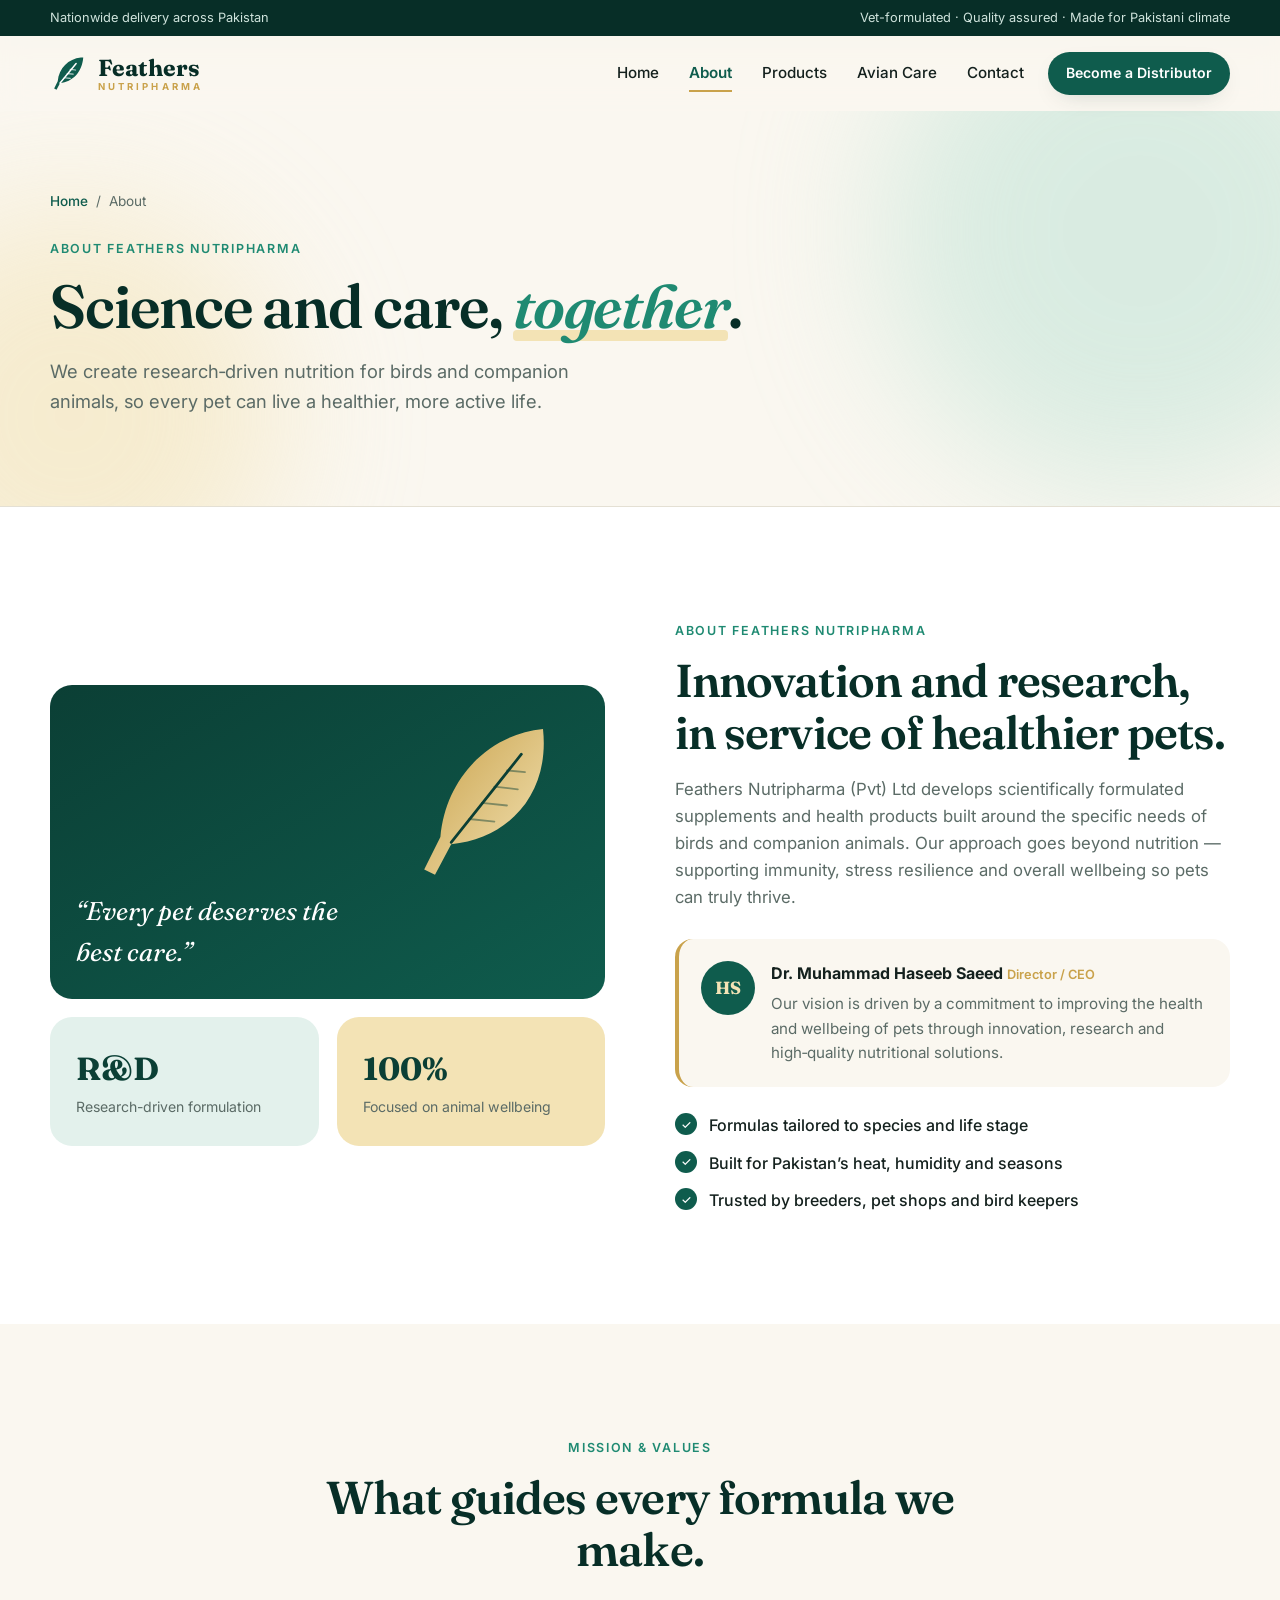
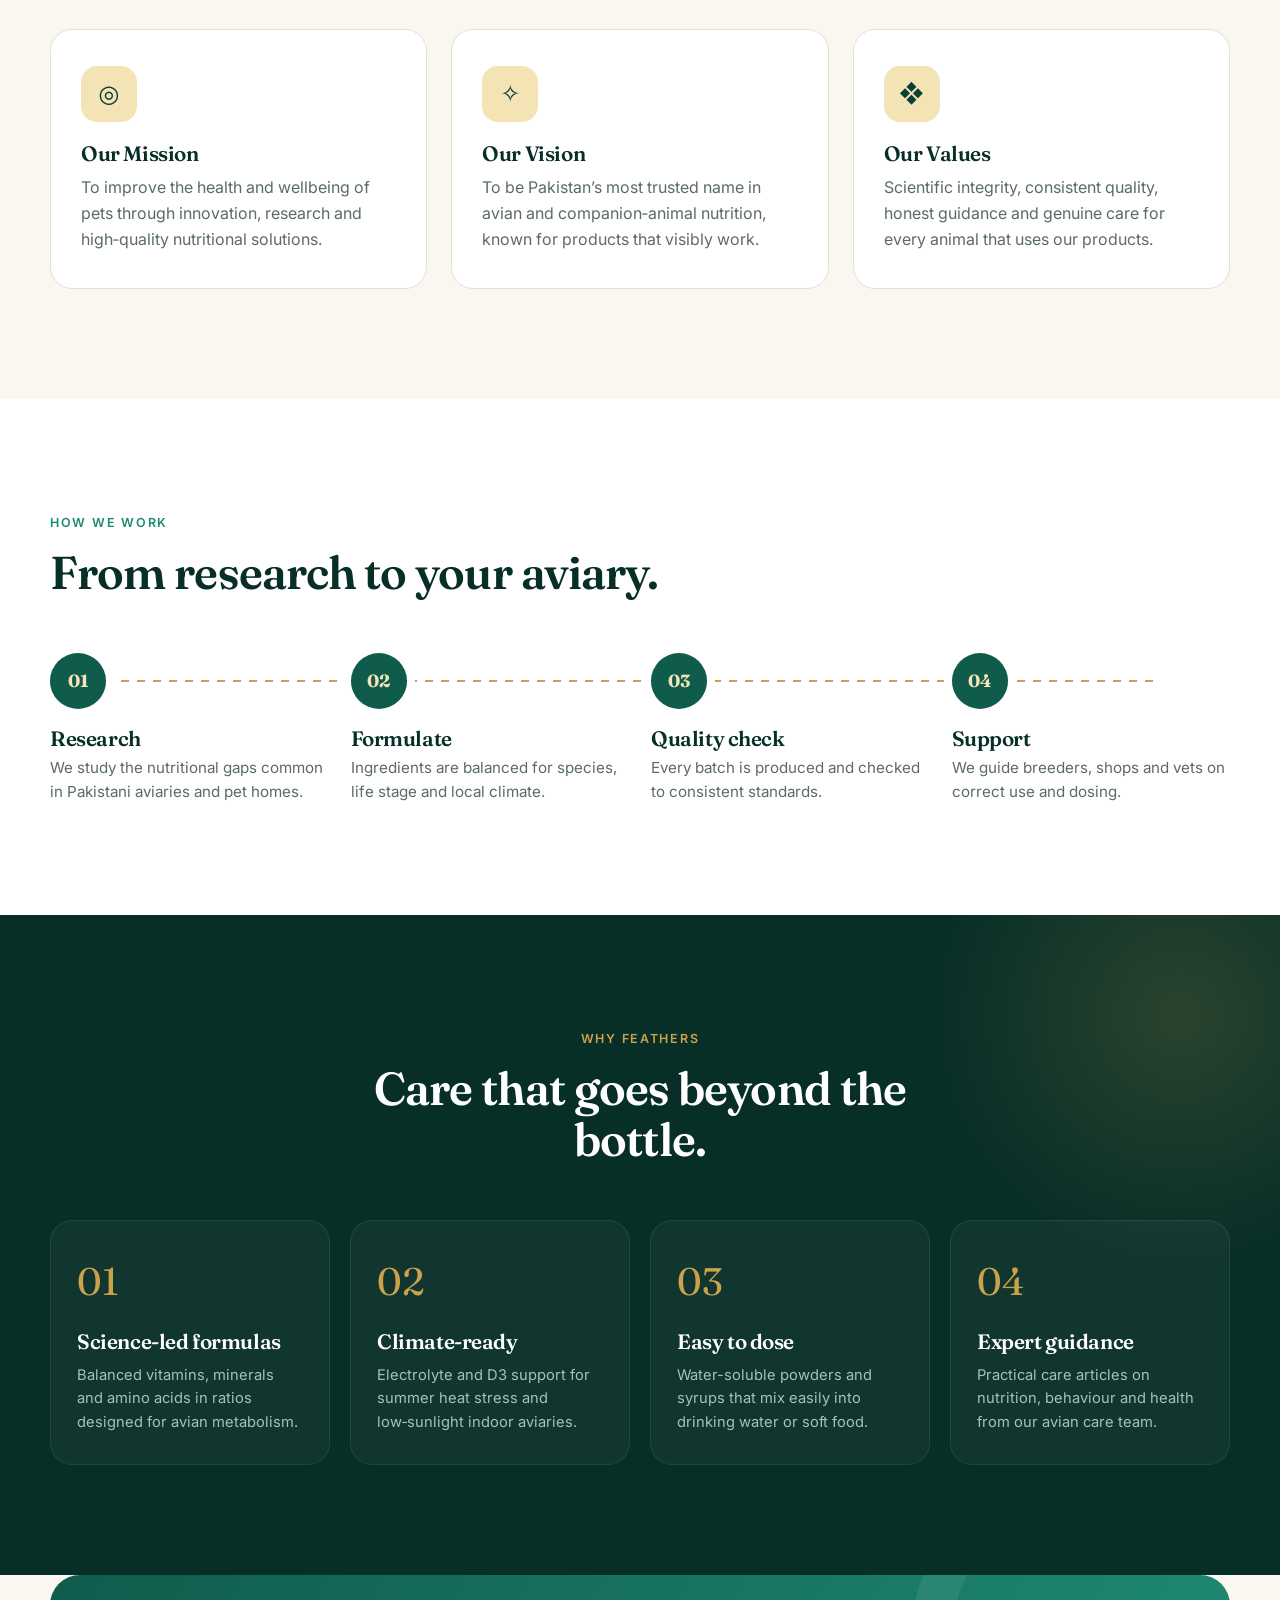
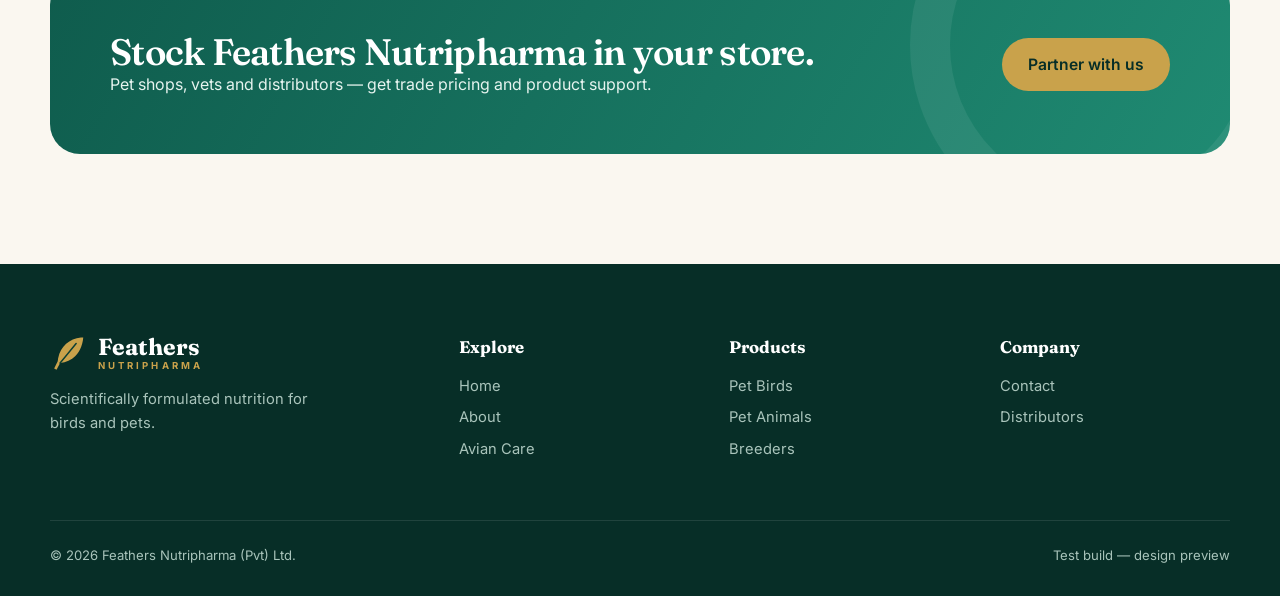
==== about.html @ a4ea12d9 "Add files via upload" ====
<!doctype html>
<html lang="en">
<head>
  <meta charset="utf-8" />
  <meta name="viewport" content="width=device-width, initial-scale=1" />
  <title>About Us | Feathers Nutripharma</title>
  <meta name="description" content="Learn about Feathers Nutripharma, our mission, vision and approach to avian and pet nutrition." />
  <link rel="icon" href="data:image/svg+xml,%3Csvg xmlns='http://www.w3.org/2000/svg' viewBox='0 0 64 64'%3E%3Cpath d='M50 6C30 8 14 24 12 46l-6 12 4 2 6-11c20-2 36-18 38-43z' fill='%230f5c4d'/%3E%3C/svg%3E" />
  <link rel="preconnect" href="https://fonts.googleapis.com" />
  <link rel="preconnect" href="https://fonts.gstatic.com" crossorigin />
  <link href="https://fonts.googleapis.com/css2?family=Fraunces:ital,opsz,wght@0,9..144,400;0,9..144,600;0,9..144,700;1,9..144,400;1,9..144,600&family=Inter:wght@400;500;600;700&display=swap" rel="stylesheet" />
  <link rel="stylesheet" href="css/style.css" />
</head>
<body>

  <div class="topbar">
    <div class="container topbar-inner">
      <span>Nationwide delivery across Pakistan</span>
      <span class="hide-sm">Vet-formulated · Quality assured · Made for Pakistani climate</span>
    </div>
  </div>

  <header class="header" id="header">
    <div class="container header-inner">
      <a href="index.html" class="logo" aria-label="Feathers Nutripharma home">
        <svg viewBox="0 0 64 64" class="logo-mark" aria-hidden="true">
          <path d="M52 6C31 8 15 24 13 46l-6 12 4 2 6-11c21-2 37-18 39-43z" fill="currentColor"/>
          <path d="M17 49L44 16" stroke="#fff" stroke-width="2.5" stroke-linecap="round"/>
          <path d="M24 40l10 1M29 33l10 1M34 26l9 1" stroke="#fff" stroke-width="2" stroke-linecap="round" opacity=".7"/>
        </svg>
        <span class="logo-text"><strong>Feathers</strong><small>NUTRIPHARMA</small></span>
      </a>
      <nav class="nav" id="nav">
        <a href="index.html">Home</a>
        <a href="about.html" class="active" aria-current="page">About</a>
        <a href="products.html">Products</a>
        <a href="avian-care.html">Avian Care</a>
        <a href="contact.html">Contact</a>
      </nav>
      <a href="contact.html" class="btn btn-primary btn-sm hide-sm">Become a Distributor</a>
      <button class="menu-toggle" id="menuToggle" aria-label="Open menu"><span></span><span></span><span></span></button>
    </div>
  </header>

  <section class="page-hero">
    <div class="hero-bg" aria-hidden="true"><div class="blob b1"></div><div class="blob b2"></div></div>
    <div class="container">
      <nav class="crumbs" aria-label="Breadcrumb"><a href="index.html">Home</a><span>/</span><span>About</span></nav>
      <span class="eyebrow">About Feathers Nutripharma</span>
      <h1>Science and care, <em>together</em>.</h1>
      <p class="lead">We create research‑driven nutrition for birds and companion animals, so every pet can live a healthier, more active life.</p>
    </div>
  </section>
<!-- About -->
  <section class="section about">
    <div class="container about-inner">
      <div class="about-visual reveal">
        <div class="about-card main">
          <svg viewBox="0 0 200 200" class="about-feather" aria-hidden="true">
            <defs><linearGradient id="fg" x1="0" y1="0" x2="1" y2="1"><stop offset="0" stop-color="#c9a24b"/><stop offset="1" stop-color="#f3e3b5"/></linearGradient></defs>
            <path d="M160 20C100 26 52 74 46 140l-18 36 12 6 18-34c62-6 110-54 102-128z" fill="url(#fg)"/>
            <path d="M58 146L136 48" stroke="#0b3f35" stroke-width="3" stroke-linecap="round"/>
            <path d="M78 120l28 3M92 102l28 3M106 84l26 3M120 66l20 2" stroke="#0b3f35" stroke-width="2" stroke-linecap="round" opacity=".45"/>
          </svg>
          <p>“Every pet deserves the best care.”</p>
        </div>
        <div class="about-card stat"><b>R&D</b><span>Research-driven formulation</span></div>
        <div class="about-card stat alt"><b>100%</b><span>Focused on animal wellbeing</span></div>
      </div>
      <div class="about-copy reveal">
        <span class="eyebrow">About Feathers Nutripharma</span>
        <h2>Innovation and research, in service of healthier pets.</h2>
        <p>Feathers Nutripharma (Pvt) Ltd develops scientifically formulated supplements and health products built around the specific needs of birds and companion animals. Our approach goes beyond nutrition — supporting immunity, stress resilience and overall wellbeing so pets can truly thrive.</p>
        <div class="ceo">
          <div class="ceo-avatar">HS</div>
          <div>
            <b>Dr. Muhammad Haseeb Saeed</b>
            <small>Director / CEO</small>
            <p>Our vision is driven by a commitment to improving the health and wellbeing of pets through innovation, research and high‑quality nutritional solutions.</p>
          </div>
        </div>
        <ul class="checks">
          <li>Formulas tailored to species and life stage</li>
          <li>Built for Pakistan’s heat, humidity and seasons</li>
          <li>Trusted by breeders, pet shops and bird keepers</li>
        </ul>
      </div>
    </div>
  </section>

  
  <section class="section">
    <div class="container">
      <div class="section-head center reveal">
        <span class="eyebrow">Mission & Values</span>
        <h2>What guides every formula we make.</h2>
      </div>
      <div class="values-grid">
        <div class="value-card reveal"><span class="value-ico">◎</span><h3>Our Mission</h3><p>To improve the health and wellbeing of pets through innovation, research and high‑quality nutritional solutions.</p></div>
        <div class="value-card reveal"><span class="value-ico">✧</span><h3>Our Vision</h3><p>To be Pakistan’s most trusted name in avian and companion‑animal nutrition, known for products that visibly work.</p></div>
        <div class="value-card reveal"><span class="value-ico">❖</span><h3>Our Values</h3><p>Scientific integrity, consistent quality, honest guidance and genuine care for every animal that uses our products.</p></div>
      </div>
    </div>
  </section>

  <section class="section timeline-wrap">
    <div class="container">
      <div class="section-head reveal">
        <span class="eyebrow">How we work</span>
        <h2>From research to your aviary.</h2>
      </div>
      <ol class="steps">
        <li class="reveal"><b>01</b><h3>Research</h3><p>We study the nutritional gaps common in Pakistani aviaries and pet homes.</p></li>
        <li class="reveal"><b>02</b><h3>Formulate</h3><p>Ingredients are balanced for species, life stage and local climate.</p></li>
        <li class="reveal"><b>03</b><h3>Quality check</h3><p>Every batch is produced and checked to consistent standards.</p></li>
        <li class="reveal"><b>04</b><h3>Support</h3><p>We guide breeders, shops and vets on correct use and dosing.</p></li>
      </ol>
    </div>
  </section>
<!-- Why us -->
  <section class="section why">
    <div class="container">
      <div class="section-head center reveal">
        <span class="eyebrow light">Why Feathers</span>
        <h2>Care that goes beyond the bottle.</h2>
      </div>
      <div class="why-grid">
        <div class="why-card reveal"><span class="why-num">01</span><h3>Science-led formulas</h3><p>Balanced vitamins, minerals and amino acids in ratios designed for avian metabolism.</p></div>
        <div class="why-card reveal"><span class="why-num">02</span><h3>Climate-ready</h3><p>Electrolyte and D3 support for summer heat stress and low‑sunlight indoor aviaries.</p></div>
        <div class="why-card reveal"><span class="why-num">03</span><h3>Easy to dose</h3><p>Water-soluble powders and syrups that mix easily into drinking water or soft food.</p></div>
        <div class="why-card reveal"><span class="why-num">04</span><h3>Expert guidance</h3><p>Practical care articles on nutrition, behaviour and health from our avian care team.</p></div>
      </div>
    </div>
  </section>

  <!-- CTA band -->
  <section class="cta-band">
    <div class="container cta-inner reveal">
      <div>
        <h2>Stock Feathers Nutripharma in your store.</h2>
        <p>Pet shops, vets and distributors — get trade pricing and product support.</p>
      </div>
      <a href="contact.html" class="btn btn-gold">Partner with us</a>
    </div>
  </section>

  
  <footer class="footer">
    <div class="container footer-inner">
      <div class="footer-brand">
        <a href="index.html" class="logo light">
          <svg viewBox="0 0 64 64" class="logo-mark" aria-hidden="true"><path d="M52 6C31 8 15 24 13 46l-6 12 4 2 6-11c21-2 37-18 39-43z" fill="currentColor"/><path d="M17 49L44 16" stroke="#0b3f35" stroke-width="2.5" stroke-linecap="round"/></svg>
          <span class="logo-text"><strong>Feathers</strong><small>NUTRIPHARMA</small></span>
        </a>
        <p>Scientifically formulated nutrition for birds and pets.</p>
      </div>
      <div><h4>Explore</h4><a href="index.html">Home</a><a href="about.html">About</a><a href="avian-care.html">Avian Care</a></div>
      <div><h4>Products</h4><a href="products.html?cat=birds">Pet Birds</a><a href="products.html?cat=animals">Pet Animals</a><a href="products.html?cat=breeders">Breeders</a></div>
      <div><h4>Company</h4><a href="contact.html">Contact</a><a href="contact.html">Distributors</a></div>
    </div>
    <div class="container footer-bottom">
      <span>© <span id="year"></span> Feathers Nutripharma (Pvt) Ltd.</span>
      <span>Test build — design preview</span>
    </div>
  </footer>

  <div class="modal" id="modal" aria-hidden="true">
    <div class="modal-backdrop" data-close></div>
    <div class="modal-box" role="dialog" aria-modal="true">
      <button class="modal-close" data-close aria-label="Close">×</button>
      <div id="modalBody"></div>
    </div>
  </div>

  <script src="js/main.js"></script>
</body>
</html>
---- css/style.css ----
:root{
  --green-900:#072e27;
  --green-800:#0b3f35;
  --green-700:#0f5c4d;
  --green-500:#1f8a72;
  --green-100:#e3f1ec;
  --gold:#c9a24b;
  --gold-light:#f3e3b5;
  --cream:#faf7f0;
  --ink:#14211e;
  --muted:#5b6b66;
  --line:#e4e0d4;
  --white:#fff;
  --radius:22px;
  --shadow:0 20px 50px -20px rgba(7,46,39,.28);
  --shadow-sm:0 8px 24px -12px rgba(7,46,39,.25);
  --serif:'Fraunces',Georgia,serif;
  --sans:'Inter',system-ui,-apple-system,Segoe UI,Roboto,sans-serif;
}
*{box-sizing:border-box;margin:0;padding:0}
html{overflow-x:hidden;scroll-behavior:smooth;scroll-padding-top:84px}
body{font-family:var(--sans);color:var(--ink);background:var(--cream);line-height:1.6;-webkit-font-smoothing:antialiased;overflow-x:hidden}
img,svg{display:block;max-width:100%}
a{color:inherit;text-decoration:none}
button{font:inherit;cursor:pointer;border:0;background:none}
.container{width:min(1180px,100% - 32px);margin-inline:auto}

/* type */
h1,h2,h3{font-family:var(--serif);line-height:1.12;letter-spacing:-.02em;color:var(--green-900)}
h1{font-size:clamp(2.4rem,5.6vw,4.4rem);font-weight:600}
h1 em{font-style:italic;color:var(--green-500);position:relative}
h1 em::after{content:"";position:absolute;left:0;right:0;bottom:.06em;height:.18em;background:var(--gold-light);z-index:-1;border-radius:4px}
h2{font-size:clamp(1.9rem,3.6vw,2.9rem);font-weight:600}
h3{font-size:1.3rem;font-weight:600}
.lead{font-size:1.15rem;color:var(--muted);max-width:540px}
.eyebrow{display:inline-flex;align-items:center;gap:8px;font-size:.78rem;font-weight:600;letter-spacing:.14em;text-transform:uppercase;color:var(--green-500);margin-bottom:14px}
.eyebrow.light{color:var(--gold)}
.dot{width:8px;height:8px;border-radius:50%;background:var(--gold);box-shadow:0 0 0 4px rgba(201,162,75,.25)}

/* buttons */
.btn{display:inline-flex;align-items:center;gap:10px;padding:14px 26px;border-radius:999px;font-weight:600;font-size:.98rem;transition:transform .25s,box-shadow .25s,background .25s,color .25s}
.btn:hover{transform:translateY(-2px)}
.btn-primary{background:var(--green-700);color:#fff;box-shadow:var(--shadow-sm)}
.btn-primary:hover{background:var(--green-800);box-shadow:var(--shadow)}
.btn-ghost{border:1.5px solid var(--green-700);color:var(--green-700)}
.btn-ghost:hover{background:var(--green-700);color:#fff}
.btn-gold{background:var(--gold);color:var(--green-900)}
.btn-gold:hover{background:var(--gold-light)}
.btn-sm{padding:10px 18px;font-size:.88rem}
.btn.full{width:100%;justify-content:center}

/* topbar + header */
.topbar{background:var(--green-900);color:#cfe3dc;font-size:.8rem}
.topbar-inner{display:flex;justify-content:space-between;padding:8px 0;gap:12px}
.header{position:sticky;top:0;z-index:50;background:rgba(250,247,240,.82);backdrop-filter:blur(14px);-webkit-backdrop-filter:blur(14px);border-bottom:1px solid transparent;transition:border-color .3s,box-shadow .3s}
.header.scrolled{border-color:var(--line);box-shadow:0 6px 20px -16px rgba(0,0,0,.3)}
.header-inner{display:flex;align-items:center;gap:24px;height:74px}
.logo{display:flex;align-items:center;gap:10px;color:var(--green-700)}
.logo-mark{width:38px;height:38px}
.logo-text{display:flex;flex-direction:column;line-height:1}
.logo-text strong{font-family:var(--serif);font-size:1.45rem;color:var(--green-900)}
.logo-text small{font-size:.6rem;letter-spacing:.32em;color:var(--gold);font-weight:700;margin-top:3px}
.logo.light{color:var(--gold)}
.logo.light strong{color:#fff}
.nav{display:flex;gap:30px;margin-left:auto}
.nav a{font-weight:500;font-size:.95rem;color:var(--ink);position:relative}
.nav a::after{content:"";position:absolute;left:0;bottom:-6px;width:0;height:2px;background:var(--gold);transition:width .3s}
.nav a:hover::after{width:100%}
.menu-toggle{display:none;flex-direction:column;gap:5px;padding:8px;margin-left:auto}
.menu-toggle span{width:24px;height:2px;background:var(--green-900);transition:.3s}

/* hero */
.hero{position:relative;padding:70px 0 0;overflow:hidden}
.hero-bg{position:absolute;inset:0;z-index:-1}
.blob{position:absolute;border-radius:50%;filter:blur(70px);opacity:.55}
.b1{width:520px;height:520px;background:#bfe3d6;top:-140px;right:-120px;animation:drift 14s ease-in-out infinite}
.b2{width:420px;height:420px;background:var(--gold-light);bottom:-120px;left:-140px;animation:drift 18s ease-in-out infinite reverse}
@keyframes drift{50%{transform:translate(40px,30px) scale(1.08)}}
.hero-inner{display:grid;grid-template-columns:1.05fr .95fr;gap:40px;align-items:center;padding-bottom:70px}
.hero-cta{display:flex;flex-wrap:wrap;gap:14px;margin:32px 0 40px}
.hero-trust{list-style:none;display:flex;gap:36px}
.hero-trust b{font-family:var(--serif);font-size:2rem;color:var(--green-700);display:block;line-height:1}
.hero-trust span{font-size:.82rem;color:var(--muted)}

.hero-visual{display:flex;justify-content:center}
.orbit{position:relative;width:min(440px,90vw);aspect-ratio:1;display:grid;place-items:center}
.ring{position:absolute;border-radius:50%;border:1.5px dashed rgba(15,92,77,.25)}
.r1{inset:0;animation:spin 40s linear infinite}
.r2{inset:14%;border-style:solid;border-color:rgba(201,162,75,.35);animation:spin 30s linear infinite reverse}
@keyframes spin{to{transform:rotate(360deg)}}

/* bottle illustration */
.bottle{position:relative;width:150px;height:230px;border-radius:26px 26px 30px 30px;background:linear-gradient(145deg,var(--c2),var(--c1));box-shadow:inset -14px -10px 30px rgba(0,0,0,.22),inset 10px 10px 24px rgba(255,255,255,.18),0 30px 50px -20px rgba(7,46,39,.55)}
.bottle .cap{position:absolute;top:-30px;left:50%;transform:translateX(-50%);width:76px;height:38px;border-radius:10px 10px 4px 4px;background:linear-gradient(90deg,var(--cap),#fff6dc 45%,var(--cap));box-shadow:inset 0 -6px 0 rgba(0,0,0,.12)}
.bottle .label{position:absolute;left:12px;right:12px;top:52px;bottom:34px;background:#fffdf7;border-radius:12px;padding:14px 10px;text-align:center;display:flex;flex-direction:column;justify-content:center;gap:2px}
.bottle .label small{font-size:.55rem;letter-spacing:.2em;color:var(--gold);font-weight:700}
.bottle .label strong{font-family:var(--serif);font-size:1.3rem;color:var(--c1);line-height:1.1}
.bottle .label span{font-size:.62rem;color:var(--muted)}
.bottle .label em{font-style:normal;font-size:.58rem;font-weight:600;color:#fff;background:var(--c1);border-radius:999px;padding:3px 8px;margin:6px auto 0}
.hero-bottle{--s:1.25;transform:scale(var(--s));animation:bob 5s ease-in-out infinite}
@keyframes bob{50%{transform:scale(var(--s)) translateY(-12px)}}

.float-card{position:absolute;display:flex;gap:10px;align-items:center;background:rgba(255,255,255,.9);backdrop-filter:blur(8px);padding:10px 16px 10px 10px;border-radius:16px;box-shadow:var(--shadow-sm);animation:bob2 6s ease-in-out infinite}
.float-card b{font-size:.88rem;display:block;color:var(--green-900)}
.float-card small{font-size:.72rem;color:var(--muted)}
.fc-icon{width:38px;height:38px;border-radius:12px;display:grid;place-items:center;background:var(--green-100);font-size:1.05rem}
.fc1{top:10%;left:-6%}
.fc2{bottom:14%;left:-2%;animation-delay:-2s}
.fc3{top:44%;right:-8%;animation-delay:-4s}
@keyframes bob2{50%{transform:translateY(-10px)}}

.marquee{background:var(--green-800);color:var(--gold-light);overflow:hidden;padding:16px 0}
.marquee-track{display:flex;gap:28px;width:max-content;animation:scroll 30s linear infinite;font-family:var(--serif);font-size:1.3rem;font-style:italic}
@keyframes scroll{to{transform:translateX(-50%)}}

/* sections */
.section{padding:110px 0}
.section-head{margin-bottom:54px;max-width:640px}
.section-head.center{text-align:center;margin-inline:auto}
.section-head.split{display:flex;justify-content:space-between;align-items:flex-end;gap:24px;max-width:none;flex-wrap:wrap}

/* categories */
.cat-grid{display:grid;grid-template-columns:repeat(3,1fr);gap:24px}
.cat-card{background:#fff;border:1px solid var(--line);border-radius:var(--radius);padding:34px 30px;transition:transform .35s,box-shadow .35s,border-color .35s;position:relative;overflow:hidden}
.cat-card::before{content:"";position:absolute;inset:auto -40% -60% auto;width:220px;height:220px;border-radius:50%;background:var(--green-100);transition:transform .5s;z-index:0}
.cat-card>*{position:relative;z-index:1}
.cat-card:hover{transform:translateY(-6px);box-shadow:var(--shadow);border-color:transparent}
.cat-card:hover::before{transform:scale(1.6)}
.cat-ico{width:64px;height:64px;border-radius:18px;background:var(--green-700);color:var(--gold-light);display:grid;place-items:center;margin-bottom:22px}
.cat-ico svg{width:36px;height:36px}
.cat-card p{color:var(--muted);margin:10px 0 20px}
.cat-link{font-weight:600;color:var(--green-700)}

/* about */
.about{background:#fff}
.about-inner{display:grid;grid-template-columns:1fr 1fr;gap:70px;align-items:center}
.about-visual{display:grid;grid-template-columns:1fr 1fr;gap:18px}
.about-card{border-radius:var(--radius);padding:26px}
.about-card.main{grid-column:1/-1;background:linear-gradient(150deg,var(--green-800),var(--green-700));color:#fff;min-height:300px;display:flex;flex-direction:column;justify-content:space-between;position:relative;overflow:hidden}
.about-feather{width:180px;align-self:flex-end;animation:bob2 7s ease-in-out infinite}
.about-card.main p{font-family:var(--serif);font-size:1.6rem;font-style:italic;max-width:300px}
.about-card.stat{background:var(--green-100)}
.about-card.stat.alt{background:var(--gold-light)}
.about-card.stat b{font-family:var(--serif);font-size:2rem;color:var(--green-800);display:block}
.about-card.stat span{font-size:.88rem;color:var(--muted)}
.about-copy>p{color:var(--muted);margin:18px 0 28px;font-size:1.05rem}
.ceo{display:flex;gap:16px;padding:22px;border-radius:18px;background:var(--cream);border-left:4px solid var(--gold);margin-bottom:26px}
.ceo-avatar{flex:none;width:54px;height:54px;border-radius:50%;background:var(--green-700);color:var(--gold-light);display:grid;place-items:center;font-family:var(--serif);font-weight:700;font-size:1.1rem}
.ceo small{color:var(--gold);font-weight:600;font-size:.8rem}
.ceo p{color:var(--muted);font-size:.95rem;margin-top:6px}
.checks{list-style:none;display:grid;gap:12px}
.checks li{padding-left:34px;position:relative;font-weight:500}
.checks li::before{content:"✓";position:absolute;left:0;top:0;width:22px;height:22px;border-radius:50%;background:var(--green-700);color:#fff;font-size:.75rem;display:grid;place-items:center}

/* products */
.filters{display:flex;gap:8px;flex-wrap:wrap}
.chip{padding:10px 18px;border-radius:999px;border:1.5px solid var(--line);background:#fff;font-weight:500;font-size:.9rem;transition:.25s}
.chip:hover{border-color:var(--green-500)}
.chip.active{background:var(--green-700);border-color:var(--green-700);color:#fff}
.product-grid{display:grid;grid-template-columns:repeat(4,1fr);gap:22px}
.product{background:#fff;border-radius:var(--radius);border:1px solid var(--line);overflow:hidden;display:flex;flex-direction:column;transition:transform .35s,box-shadow .35s;cursor:pointer}
.product:hover{transform:translateY(-6px);box-shadow:var(--shadow)}
.product.hide{display:none}
.product-stage{height:230px;display:grid;place-items:center;background:radial-gradient(circle at 50% 70%,var(--tint),transparent 70%),var(--cream);position:relative}
.product-stage .bottle{transform:scale(.78);transition:transform .4s}
.product:hover .product-stage .bottle{transform:scale(.84) rotate(-4deg)}
.badge{position:absolute;top:14px;left:14px;font-size:.7rem;font-weight:600;padding:5px 10px;border-radius:999px;background:#fff;color:var(--green-700);box-shadow:var(--shadow-sm)}
.product-body{padding:20px 20px 22px;display:flex;flex-direction:column;flex:1}
.product-body small{font-size:.72rem;letter-spacing:.12em;text-transform:uppercase;color:var(--gold);font-weight:700}
.product-body h3{font-size:1.2rem;margin:4px 0 6px}
.product-body p{font-size:.88rem;color:var(--muted);flex:1}
.product-foot{display:flex;justify-content:space-between;align-items:center;margin-top:16px}
.price{font-weight:700;color:var(--green-800)}
.price span{font-weight:400;font-size:.78rem;color:var(--muted)}
.more{width:38px;height:38px;border-radius:50%;background:var(--green-100);color:var(--green-700);display:grid;place-items:center;font-size:1.1rem;transition:.25s}
.product:hover .more{background:var(--green-700);color:#fff}
.note{margin-top:26px;font-size:.82rem;color:var(--muted);text-align:center}

/* why */
.why{background:var(--green-900);color:#cfe3dc;position:relative;overflow:hidden}
.why::before{content:"";position:absolute;width:600px;height:600px;border-radius:50%;background:radial-gradient(circle,rgba(201,162,75,.18),transparent 60%);top:-200px;right:-200px}
.why h2{color:#fff}
.why-grid{display:grid;grid-template-columns:repeat(4,1fr);gap:20px;position:relative}
.why-card{padding:30px 26px;border-radius:var(--radius);background:rgba(255,255,255,.04);border:1px solid rgba(255,255,255,.08);transition:background .3s,transform .3s}
.why-card:hover{background:rgba(255,255,255,.08);transform:translateY(-4px)}
.why-num{font-family:var(--serif);font-size:2.4rem;color:var(--gold);display:block;margin-bottom:18px}
.why-card h3{color:#fff;margin-bottom:10px}
.why-card p{font-size:.92rem;opacity:.8}

/* care */
.care-grid{display:grid;grid-template-columns:repeat(3,1fr);gap:26px}
.care-card{cursor:pointer}
.care-img{height:220px;border-radius:var(--radius);background:linear-gradient(135deg,var(--g1),var(--g2));position:relative;overflow:hidden;margin-bottom:20px;transition:transform .4s}
.care-img::after{content:"";position:absolute;right:-30px;bottom:-30px;width:180px;height:180px;background:url("data:image/svg+xml,%3Csvg xmlns='http://www.w3.org/2000/svg' viewBox='0 0 64 64'%3E%3Cpath d='M52 6C31 8 15 24 13 46l-6 12 4 2 6-11c21-2 37-18 39-43z' fill='white' opacity='.25'/%3E%3C/svg%3E") no-repeat center/contain;transition:transform .5s}
.care-card:hover .care-img{transform:translateY(-4px)}
.care-card:hover .care-img::after{transform:rotate(-12deg) scale(1.1)}
.care-img span{position:absolute;top:16px;left:16px;background:rgba(255,255,255,.92);color:var(--green-800);font-size:.75rem;font-weight:600;padding:6px 12px;border-radius:999px}
.care-card h3{margin-bottom:8px;transition:color .25s}
.care-card:hover h3{color:var(--green-500)}
.care-card p{color:var(--muted);font-size:.95rem}

/* cta */
.cta-band{padding:0 0 110px}
.cta-inner{background:linear-gradient(120deg,var(--green-700),var(--green-500));border-radius:30px;padding:56px 60px;display:flex;justify-content:space-between;align-items:center;gap:30px;color:#e6f4ef;position:relative;overflow:hidden}
.cta-inner::after{content:"";position:absolute;width:300px;height:300px;right:-60px;top:-120px;border-radius:50%;border:40px solid rgba(255,255,255,.07)}
.cta-inner h2{color:#fff;font-size:clamp(1.6rem,3vw,2.3rem)}

/* contact */
.contact{background:#fff}
.contact-inner{display:grid;grid-template-columns:.9fr 1.1fr;gap:60px;align-items:start}
.contact-copy>p{color:var(--muted);margin:16px 0 30px}
.contact-list{list-style:none;display:grid;gap:18px}
.contact-list li{display:flex;gap:14px;align-items:center}
.contact-list li>span{width:48px;height:48px;border-radius:14px;background:var(--green-100);display:grid;place-items:center;font-size:1.2rem}
.contact-list div{display:grid}
.contact-list small{color:var(--muted)}
.contact-form{background:var(--cream);border-radius:var(--radius);padding:36px;display:grid;gap:18px;border:1px solid var(--line)}
.contact-form .row{display:grid;grid-template-columns:1fr 1fr;gap:18px}
.contact-form label{display:grid;gap:8px;font-size:.85rem;font-weight:600;color:var(--green-900)}
.contact-form input,.contact-form select,.contact-form textarea{font:inherit;font-weight:400;padding:13px 16px;border-radius:12px;border:1.5px solid var(--line);background:#fff;color:var(--ink);transition:border-color .2s,box-shadow .2s;width:100%}
.contact-form input:focus,.contact-form select:focus,.contact-form textarea:focus{outline:none;border-color:var(--green-500);box-shadow:0 0 0 4px rgba(31,138,114,.12)}
.form-msg{font-size:.9rem;text-align:center;min-height:1.2em;color:var(--green-700);font-weight:500}
.form-msg.err{color:#b4412f}

/* footer */
.footer{background:var(--green-900);color:#a9c4bb;padding:70px 0 30px}
.footer-inner{display:grid;grid-template-columns:1.6fr 1fr 1fr 1fr;gap:40px}
.footer-brand p{margin-top:16px;max-width:280px;font-size:.92rem}
.footer h4{color:#fff;font-family:var(--serif);font-size:1.05rem;margin-bottom:14px}
.footer-inner a:not(.logo){display:block;font-size:.92rem;margin-bottom:8px;transition:color .2s}
.footer-inner a:not(.logo):hover{color:var(--gold)}
.footer-bottom{display:flex;justify-content:space-between;gap:16px;border-top:1px solid rgba(255,255,255,.1);margin-top:50px;padding-top:24px;font-size:.82rem;flex-wrap:wrap}

/* modal */
.modal{position:fixed;inset:0;z-index:100;display:grid;place-items:center;padding:16px;visibility:hidden;opacity:0;transition:.3s}
.modal.open{visibility:visible;opacity:1}
.modal-backdrop{position:absolute;inset:0;background:rgba(7,46,39,.55);backdrop-filter:blur(4px)}
.modal-box{position:relative;background:#fff;border-radius:26px;max-width:760px;width:100%;max-height:90vh;overflow:auto;transform:translateY(20px) scale(.98);transition:.35s}
.modal.open .modal-box{transform:none}
.modal-close{position:absolute;top:14px;right:16px;width:40px;height:40px;border-radius:50%;background:var(--cream);font-size:1.5rem;z-index:2}
.m-grid{display:grid;grid-template-columns:1fr 1.2fr}
.m-stage{display:grid;place-items:center;min-height:320px;background:radial-gradient(circle at 50% 65%,var(--tint),transparent 70%),var(--cream)}
.m-info{padding:36px 32px}
.m-info small{font-size:.72rem;letter-spacing:.12em;text-transform:uppercase;color:var(--gold);font-weight:700}
.m-info h3{font-size:1.8rem;margin:4px 0 12px}
.m-info p{color:var(--muted);margin-bottom:16px}
.m-info ul{list-style:none;display:grid;gap:8px;margin-bottom:20px}
.m-info li{padding-left:24px;position:relative;font-size:.92rem}
.m-info li::before{content:"✦";position:absolute;left:0;color:var(--gold)}
.sizes{display:flex;gap:8px;margin-bottom:20px;flex-wrap:wrap}
.sizes span{padding:6px 14px;border-radius:999px;border:1.5px solid var(--line);font-size:.82rem;font-weight:600}

/* reveal */
.reveal{opacity:0;transform:translateY(28px);transition:opacity .8s ease,transform .8s ease}
.reveal.in{opacity:1;transform:none}

/* responsive */
@media (max-width:1024px){
  .product-grid{grid-template-columns:repeat(3,1fr)}
  .why-grid{grid-template-columns:repeat(2,1fr)}
}
@media (max-width:860px){
  .nav{position:fixed;top:0;right:0;height:100vh;width:min(300px,80vw);background:var(--cream);flex-direction:column;padding:100px 32px;gap:24px;transform:translateX(100%);visibility:hidden;transition:transform .35s,visibility .35s;box-shadow:-20px 0 40px rgba(0,0,0,.12);z-index:60}
  .nav.open{transform:none;visibility:visible}
  .nav a{font-size:1.15rem}
  .menu-toggle{display:flex;z-index:70}
  .menu-toggle.open span:nth-child(1){transform:translateY(7px) rotate(45deg)}
  .menu-toggle.open span:nth-child(2){opacity:0}
  .menu-toggle.open span:nth-child(3){transform:translateY(-7px) rotate(-45deg)}
  .hide-sm{display:none}
  .hero-inner,.about-inner,.contact-inner{grid-template-columns:1fr}
  .hero-inner{gap:60px}
  .cat-grid,.care-grid{grid-template-columns:1fr}
  .product-grid{grid-template-columns:repeat(2,1fr)}
  .footer-inner{grid-template-columns:1fr 1fr}
  .cta-inner{flex-direction:column;align-items:flex-start;padding:40px 30px}
  .m-grid{grid-template-columns:1fr}
  .m-stage{min-height:240px}
  .section{padding:80px 0}
}
@media (max-width:520px){
  .product-grid{grid-template-columns:1fr}
  .why-grid{grid-template-columns:1fr}
  .contact-form .row{grid-template-columns:1fr}
  .contact-form{padding:24px}
  .hero-trust{gap:22px}
  .hero-bottle{--s:.95}
  .fc1{top:2%;left:0}.fc2{bottom:2%;left:auto;right:0}.fc3{display:none}
  .float-card{padding:8px 12px 8px 8px}
  .footer-inner{grid-template-columns:1fr}
}
@media (prefers-reduced-motion:reduce){
  *,*::before,*::after{animation:none!important;transition:none!important}
  .reveal{opacity:1;transform:none}
}

/* ===== Multi-page additions ===== */
.nav a.active{color:var(--green-700);font-weight:600}
.nav a.active::after{width:100%}

.page-hero{position:relative;overflow:hidden;padding:80px 0 90px;border-bottom:1px solid var(--line)}
.page-hero h1{font-size:clamp(2.2rem,5vw,3.8rem);max-width:760px;margin-bottom:16px}
.crumbs{display:flex;gap:8px;font-size:.85rem;color:var(--muted);margin-bottom:22px}
.crumbs a{color:var(--green-700);font-weight:500}
.crumbs a:hover{text-decoration:underline}
.muted{color:var(--muted);margin-top:14px}

.values-grid{display:grid;grid-template-columns:repeat(3,1fr);gap:24px}
.value-card{background:#fff;border:1px solid var(--line);border-radius:var(--radius);padding:36px 30px;transition:transform .3s,box-shadow .3s}
.value-card:hover{transform:translateY(-5px);box-shadow:var(--shadow)}
.value-ico{width:56px;height:56px;border-radius:16px;background:var(--gold-light);color:var(--green-800);display:grid;place-items:center;font-size:1.5rem;margin-bottom:20px}
.value-card h3{margin-bottom:10px}
.value-card p{color:var(--muted)}

.timeline-wrap{background:#fff}
.steps{list-style:none;display:grid;grid-template-columns:repeat(4,1fr);gap:22px;counter-reset:s;position:relative}
.steps::before{content:"";position:absolute;top:27px;left:6%;right:6%;height:2px;background:repeating-linear-gradient(90deg,var(--gold) 0 8px,transparent 8px 16px)}
.steps li{position:relative}
.steps b{display:grid;place-items:center;width:56px;height:56px;border-radius:50%;background:var(--green-700);color:var(--gold-light);font-family:var(--serif);font-size:1.1rem;margin-bottom:18px;box-shadow:0 0 0 8px #fff}
.steps h3{margin-bottom:6px}
.steps p{color:var(--muted);font-size:.95rem}

.care-card{outline:none}
.care-card.hide{display:none}
.care-card .read{display:block;font-size:.78rem;color:var(--gold);font-weight:600;margin-bottom:6px}
.care-card:focus-visible .care-img{box-shadow:0 0 0 3px var(--green-500)}

.article-hero{height:200px;background:linear-gradient(135deg,var(--g1),var(--g2));position:relative}
.article-hero span{position:absolute;left:28px;bottom:20px;background:rgba(255,255,255,.92);color:var(--green-800);font-size:.8rem;font-weight:600;padding:6px 14px;border-radius:999px}
.article-body{padding:32px 34px 36px}
.article-body h3{font-size:1.9rem;margin-bottom:16px}
.article-body p{color:#3f4d49;margin-bottom:14px;font-size:1.02rem}
.article-body .btn{margin-top:8px}

.faq-wrap{background:var(--cream)}
.faq-inner{display:grid;grid-template-columns:.8fr 1.2fr;gap:60px;align-items:start}
.faq{display:grid;gap:14px}
.faq details{background:#fff;border:1px solid var(--line);border-radius:16px;padding:20px 24px;transition:box-shadow .3s}
.faq details[open]{box-shadow:var(--shadow-sm)}
.faq summary{cursor:pointer;font-weight:600;color:var(--green-900);list-style:none;display:flex;justify-content:space-between;gap:16px}
.faq summary::-webkit-details-marker{display:none}
.faq summary::after{content:"+";font-size:1.4rem;line-height:1;color:var(--gold);transition:transform .3s}
.faq details[open] summary::after{transform:rotate(45deg)}
.faq details p{color:var(--muted);margin-top:12px}

@media (max-width:860px){
  .values-grid,.faq-inner{grid-template-columns:1fr}
  .steps{grid-template-columns:1fr 1fr}
  .steps::before{display:none}
  .page-hero{padding:56px 0 64px}
  .about-visual{grid-template-columns:1fr}
}
@media (max-width:520px){
  .steps{grid-template-columns:1fr}
  .article-body{padding:24px}
}
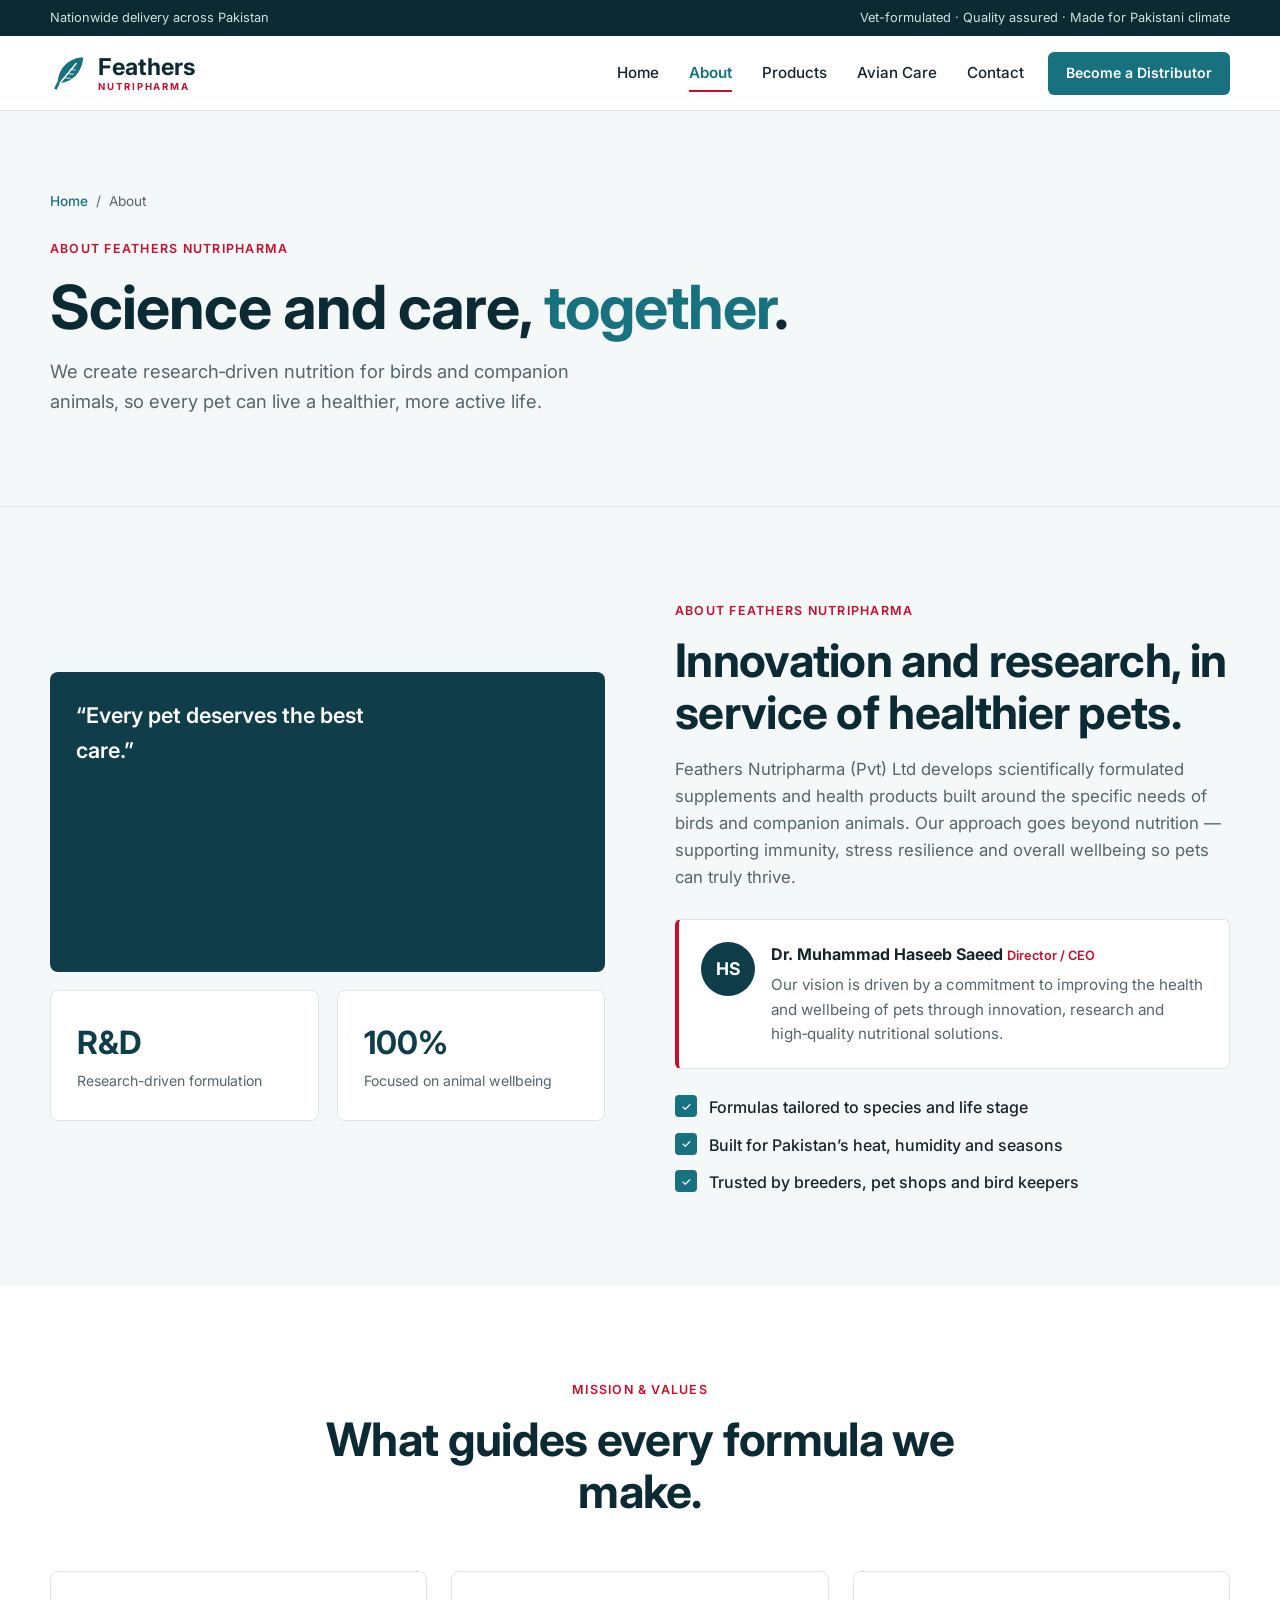
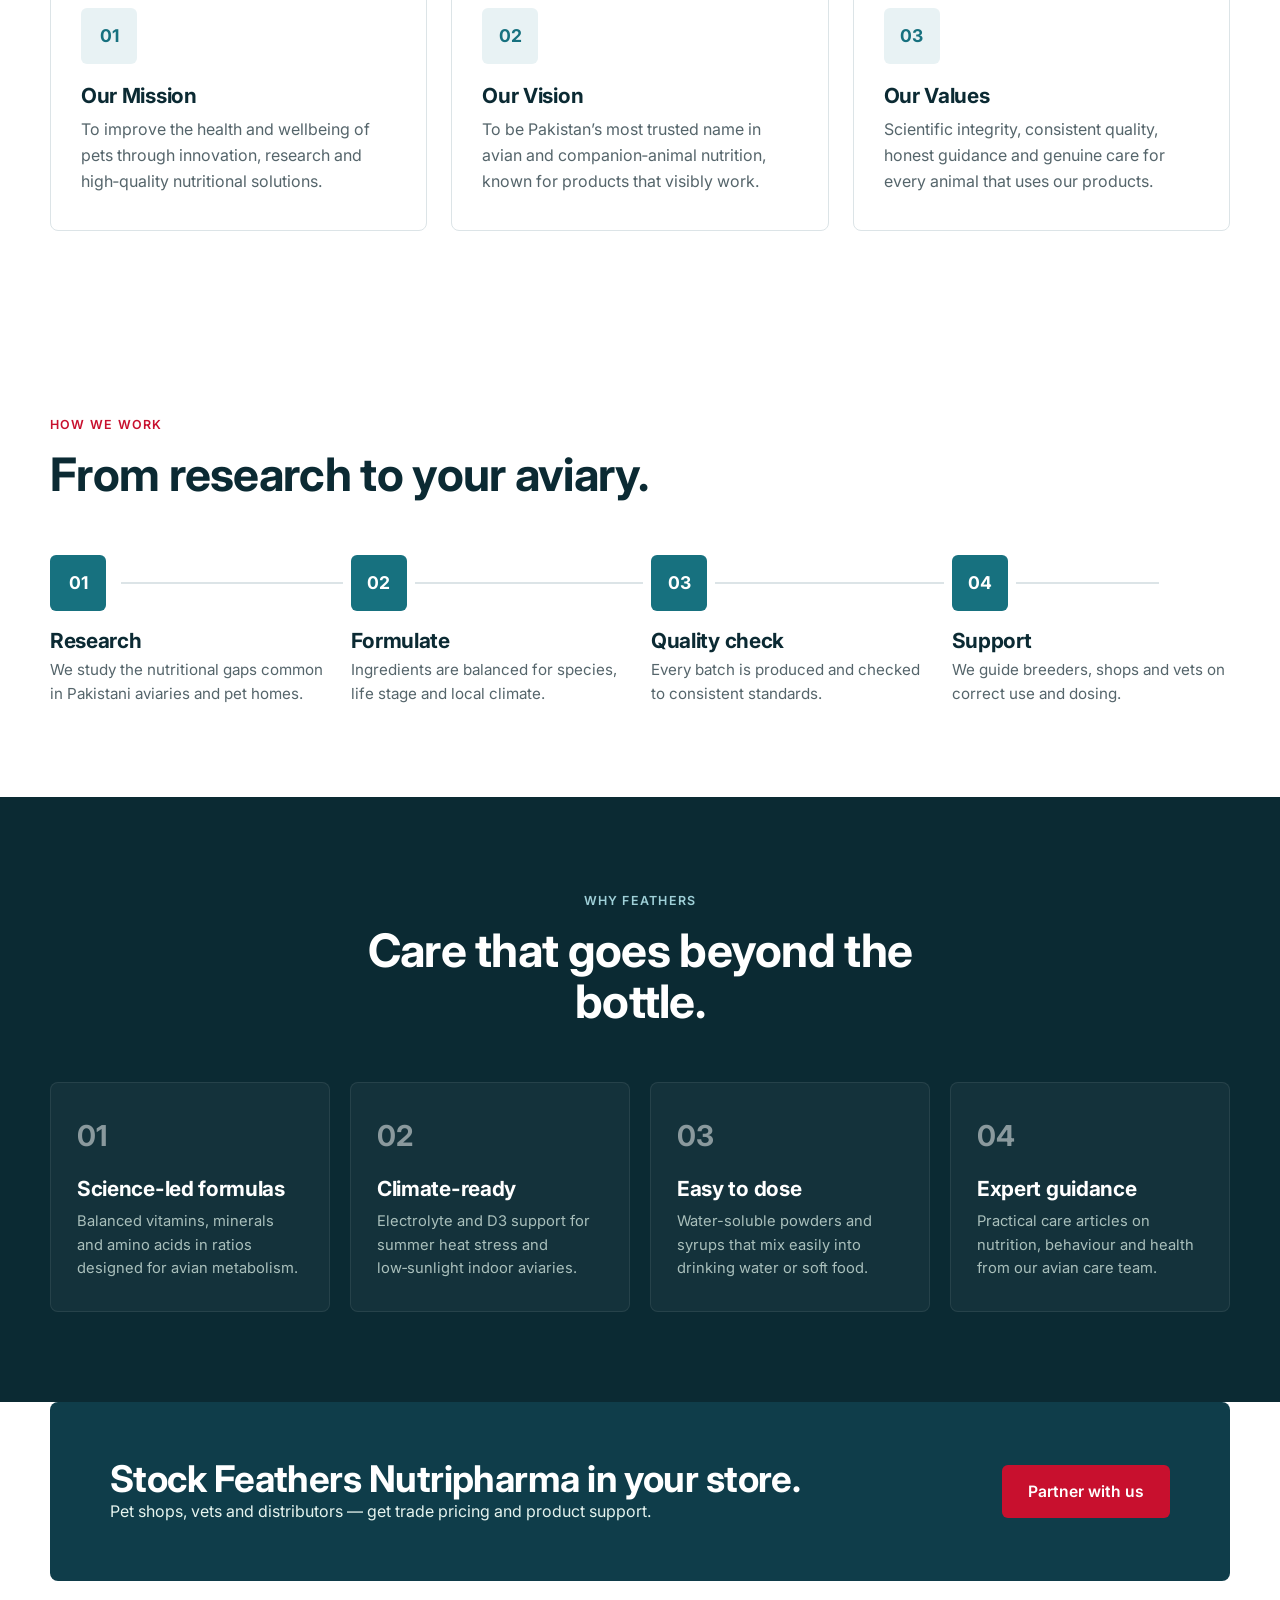
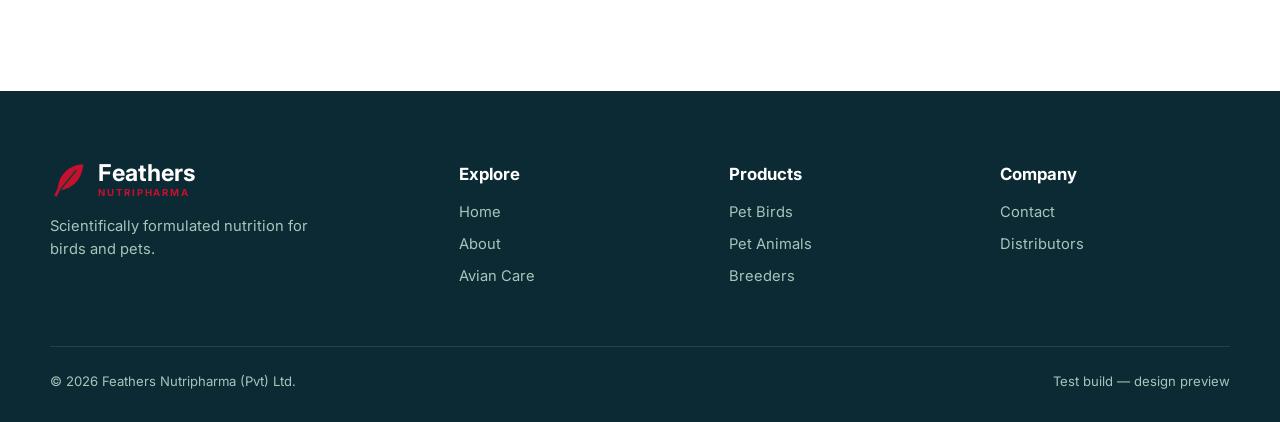
==== commit 8510fdcb: "Add files via upload" ====
--- a/about.html
+++ b/about.html
@@ -96,9 +96,9 @@
         <h2>What guides every formula we make.</h2>
       </div>
       <div class="values-grid">
-        <div class="value-card reveal"><span class="value-ico">◎</span><h3>Our Mission</h3><p>To improve the health and wellbeing of pets through innovation, research and high‑quality nutritional solutions.</p></div>
-        <div class="value-card reveal"><span class="value-ico">✧</span><h3>Our Vision</h3><p>To be Pakistan’s most trusted name in avian and companion‑animal nutrition, known for products that visibly work.</p></div>
-        <div class="value-card reveal"><span class="value-ico">❖</span><h3>Our Values</h3><p>Scientific integrity, consistent quality, honest guidance and genuine care for every animal that uses our products.</p></div>
+        <div class="value-card reveal"><span class="value-ico">01</span><h3>Our Mission</h3><p>To improve the health and wellbeing of pets through innovation, research and high‑quality nutritional solutions.</p></div>
+        <div class="value-card reveal"><span class="value-ico">02</span><h3>Our Vision</h3><p>To be Pakistan’s most trusted name in avian and companion‑animal nutrition, known for products that visibly work.</p></div>
+        <div class="value-card reveal"><span class="value-ico">03</span><h3>Our Values</h3><p>Scientific integrity, consistent quality, honest guidance and genuine care for every animal that uses our products.</p></div>
       </div>
     </div>
   </section>
--- a/css/style.css
+++ b/css/style.css
@@ -1,20 +1,20 @@
 :root{
-  --green-900:#072e27;
-  --green-800:#0b3f35;
-  --green-700:#0f5c4d;
-  --green-500:#1f8a72;
-  --green-100:#e3f1ec;
-  --gold:#c9a24b;
-  --gold-light:#f3e3b5;
-  --cream:#faf7f0;
-  --ink:#14211e;
-  --muted:#5b6b66;
-  --line:#e4e0d4;
+  --green-900:#0b2a33;
+  --green-800:#0f3d4a;
+  --green-700:#17717f;
+  --green-500:#1f8a9a;
+  --green-100:#e8f2f4;
+  --gold:#c8102e;
+  --gold-light:#d6eaee;
+  --cream:#f5f8f9;
+  --ink:#16252b;
+  --muted:#55656b;
+  --line:#dce4e7;
   --white:#fff;
-  --radius:22px;
-  --shadow:0 20px 50px -20px rgba(7,46,39,.28);
-  --shadow-sm:0 8px 24px -12px rgba(7,46,39,.25);
-  --serif:'Fraunces',Georgia,serif;
+  --radius:8px;
+  --shadow:0 6px 20px -8px rgba(11,42,51,.18);
+  --shadow-sm:0 2px 8px -4px rgba(11,42,51,.18);
+  --serif:'Inter',system-ui,-apple-system,Segoe UI,Roboto,sans-serif;
   --sans:'Inter',system-ui,-apple-system,Segoe UI,Roboto,sans-serif;
 }
 *{box-sizing:border-box;margin:0;padding:0}
@@ -354,3 +354,125 @@
   .steps{grid-template-columns:1fr}
   .article-body{padding:24px}
 }
+
+/* ===== Real photos (fall back to illustrations when missing) ===== */
+.product-stage,.m-stage,.care-img,.article-hero{position:relative;overflow:hidden}
+.product-stage .photo,.m-stage .photo{position:absolute;inset:0;width:100%;height:100%;object-fit:contain;padding:18px;opacity:0;transition:opacity .4s,transform .5s}
+.has-photo .photo{opacity:1}
+.has-photo .bottle{display:none}
+.product-stage.has-photo,.m-stage.has-photo{background:#fff}
+.product:hover .product-stage .photo{transform:scale(1.05)}
+.care-img .photo,.article-hero .photo{position:absolute;inset:0;width:100%;height:100%;object-fit:cover;opacity:0;transition:opacity .4s,transform .6s}
+.care-img.has-photo::after{display:none}
+.care-card:hover .care-img .photo{transform:scale(1.05)}
+.care-img span,.article-hero span{z-index:1}
+.article-hero{height:260px}
+.badge{z-index:2}
+
+/* real product photos in hero */
+.hero-photo{position:relative;width:60%;height:auto;object-fit:contain;mix-blend-mode:multiply;animation:bob 5s ease-in-out infinite;--s:1}
+.fc-thumb{width:44px;height:44px;border-radius:12px;object-fit:contain;background:#fff;mix-blend-mode:normal;flex:none}
+
+
+/* ===== Realistic / corporate restyle (no cartoon effects) ===== */
+body{background:#fff}
+h1,h2,h3{font-weight:700;letter-spacing:-.015em}
+h1 em{font-style:normal;color:var(--green-700)}
+h1 em::after{display:none}
+.eyebrow{letter-spacing:.1em;color:var(--gold)}
+.dot{display:none}
+.btn{border-radius:6px;box-shadow:none!important;transition:background .2s,color .2s}
+.btn:hover{transform:none}
+.btn-primary{background:var(--green-700)}
+.btn-primary:hover{background:var(--green-800)}
+.btn-gold{background:var(--gold);color:#fff}
+.btn-gold:hover{background:#a50d26}
+.header{background:#fff;backdrop-filter:none;-webkit-backdrop-filter:none;border-bottom:1px solid var(--line)}
+.nav a::after{background:var(--gold)}
+.logo-text small{letter-spacing:.2em}
+.topbar{background:var(--green-900)}
+
+/* hero: flat, no blobs, rings, floating or bobbing */
+.hero{background:linear-gradient(180deg,#f5f8f9,#fff)}
+.hero-bg,.blob,.ring{display:none}
+.hero-photo{animation:none;mix-blend-mode:multiply;width:78%}
+.orbit{width:min(460px,90vw)}
+.float-card{animation:none;backdrop-filter:none;background:#fff;border:1px solid var(--line);border-radius:6px;box-shadow:var(--shadow-sm)}
+.fc-thumb{border-radius:4px;border:1px solid var(--line)}
+.fc1{top:4%;left:-4%}.fc2{bottom:6%;left:-2%}.fc3{top:44%;right:-6%}
+.hero-trust b{font-weight:700}
+.marquee{background:var(--green-800);color:#e6f2f4}
+.marquee-track{font-family:var(--sans);font-style:normal;font-size:.8rem;font-weight:600;letter-spacing:.14em;text-transform:uppercase;gap:44px}
+.marquee-track span:nth-child(even){display:none}
+
+.section{padding:90px 0}
+.cat-card{border-radius:8px;background:#fff}
+.cat-card::before{display:none}
+.cat-card:hover,.product:hover,.value-card:hover,.why-card:hover{transform:none;box-shadow:var(--shadow)}
+.cat-ico{border-radius:6px;background:var(--green-700);color:#fff}
+.about{background:var(--cream)}
+.about-card.main{background:var(--green-800)}
+.about-feather{animation:none;opacity:.35}
+.about-card.main p{font-family:var(--sans);font-style:normal;font-weight:600;font-size:1.35rem}
+.about-card.stat{background:#fff;border:1px solid var(--line)}
+.about-card.stat.alt{background:#fff;border:1px solid var(--line)}
+.ceo{background:#fff;border:1px solid var(--line);border-left:4px solid var(--gold);border-radius:6px}
+.ceo-avatar{background:var(--green-800);color:#fff}
+.checks li::before{border-radius:4px;background:var(--green-700)}
+
+.chip{border-radius:6px}
+.product{border-radius:8px}
+.product-stage{background:#fff;border-bottom:1px solid var(--line);height:240px}
+.product-stage.has-photo{background:#fff}
+.product:hover .product-stage .photo{transform:none}
+.badge{border-radius:4px;background:var(--gold);color:#fff;box-shadow:none}
+.product-body small,.m-info small{color:var(--gold)}
+.price{color:var(--green-800)}
+.more{border-radius:4px;background:var(--green-100)}
+
+.why{background:var(--green-900)}
+.why::before{display:none}
+.why-card{border-radius:8px;background:rgba(255,255,255,.04)}
+.why-num{font-family:var(--sans);font-weight:700;color:#fff;opacity:.5;font-size:1.8rem}
+
+.care-img{height:110px;border-radius:8px;background:var(--green-800)!important}
+.care-img::after{display:none}
+.care-img span{border-radius:4px}
+.care-card:hover .care-img,.care-card:hover .care-img .photo{transform:none}
+.care-card .read{color:var(--gold)}
+.article-hero{background:var(--green-800)!important;height:120px}
+.article-hero span{border-radius:4px}
+
+.cta-inner{background:var(--green-800);border-radius:8px}
+.cta-inner::after{display:none}
+.contact{background:var(--cream)}
+.contact-list li>span{border-radius:6px;background:#fff;border:1px solid var(--line);color:var(--green-700)}
+.contact-form{border-radius:8px;background:#fff}
+.contact-form input,.contact-form select,.contact-form textarea{border-radius:6px}
+.footer{background:var(--green-900)}
+.footer-inner a:not(.logo):hover{color:#fff}
+
+.modal-backdrop{backdrop-filter:none;background:rgba(11,42,51,.6)}
+.modal-box{border-radius:8px}
+.modal-close{border-radius:6px}
+.m-stage{background:#fff;border-right:1px solid var(--line)}
+.m-info li::before{content:"";width:6px;height:6px;border-radius:1px;background:var(--gold);top:.55em}
+.sizes span{border-radius:4px}
+
+.value-card{border-radius:8px}
+.value-ico{border-radius:6px;background:var(--green-100);color:var(--green-700);font-size:1.1rem;font-weight:700}
+.steps::before{background:var(--line);height:2px}
+.steps b{border-radius:6px;background:var(--green-700);color:#fff;font-family:var(--sans)}
+.faq details{border-radius:6px}
+.faq summary::after{color:var(--gold)}
+.page-hero{background:var(--cream)}
+.reveal{transform:translateY(10px);transition:opacity .5s ease,transform .5s ease}
+
+/* refinements */
+.eyebrow.light{color:#9fd0d8}
+.hero-photo{width:62%}
+.fc1{top:2%;left:0}.fc2{bottom:2%;left:0}.fc3{top:auto;bottom:14%;right:0}
+.care-img{height:auto!important;background:none!important;margin-bottom:12px;overflow:visible}
+.care-img span{position:static;display:inline-block;background:var(--green-100);color:var(--green-700);border-radius:4px}
+.care-card{border-top:3px solid var(--green-700);padding-top:18px}
+.about-feather{display:none}
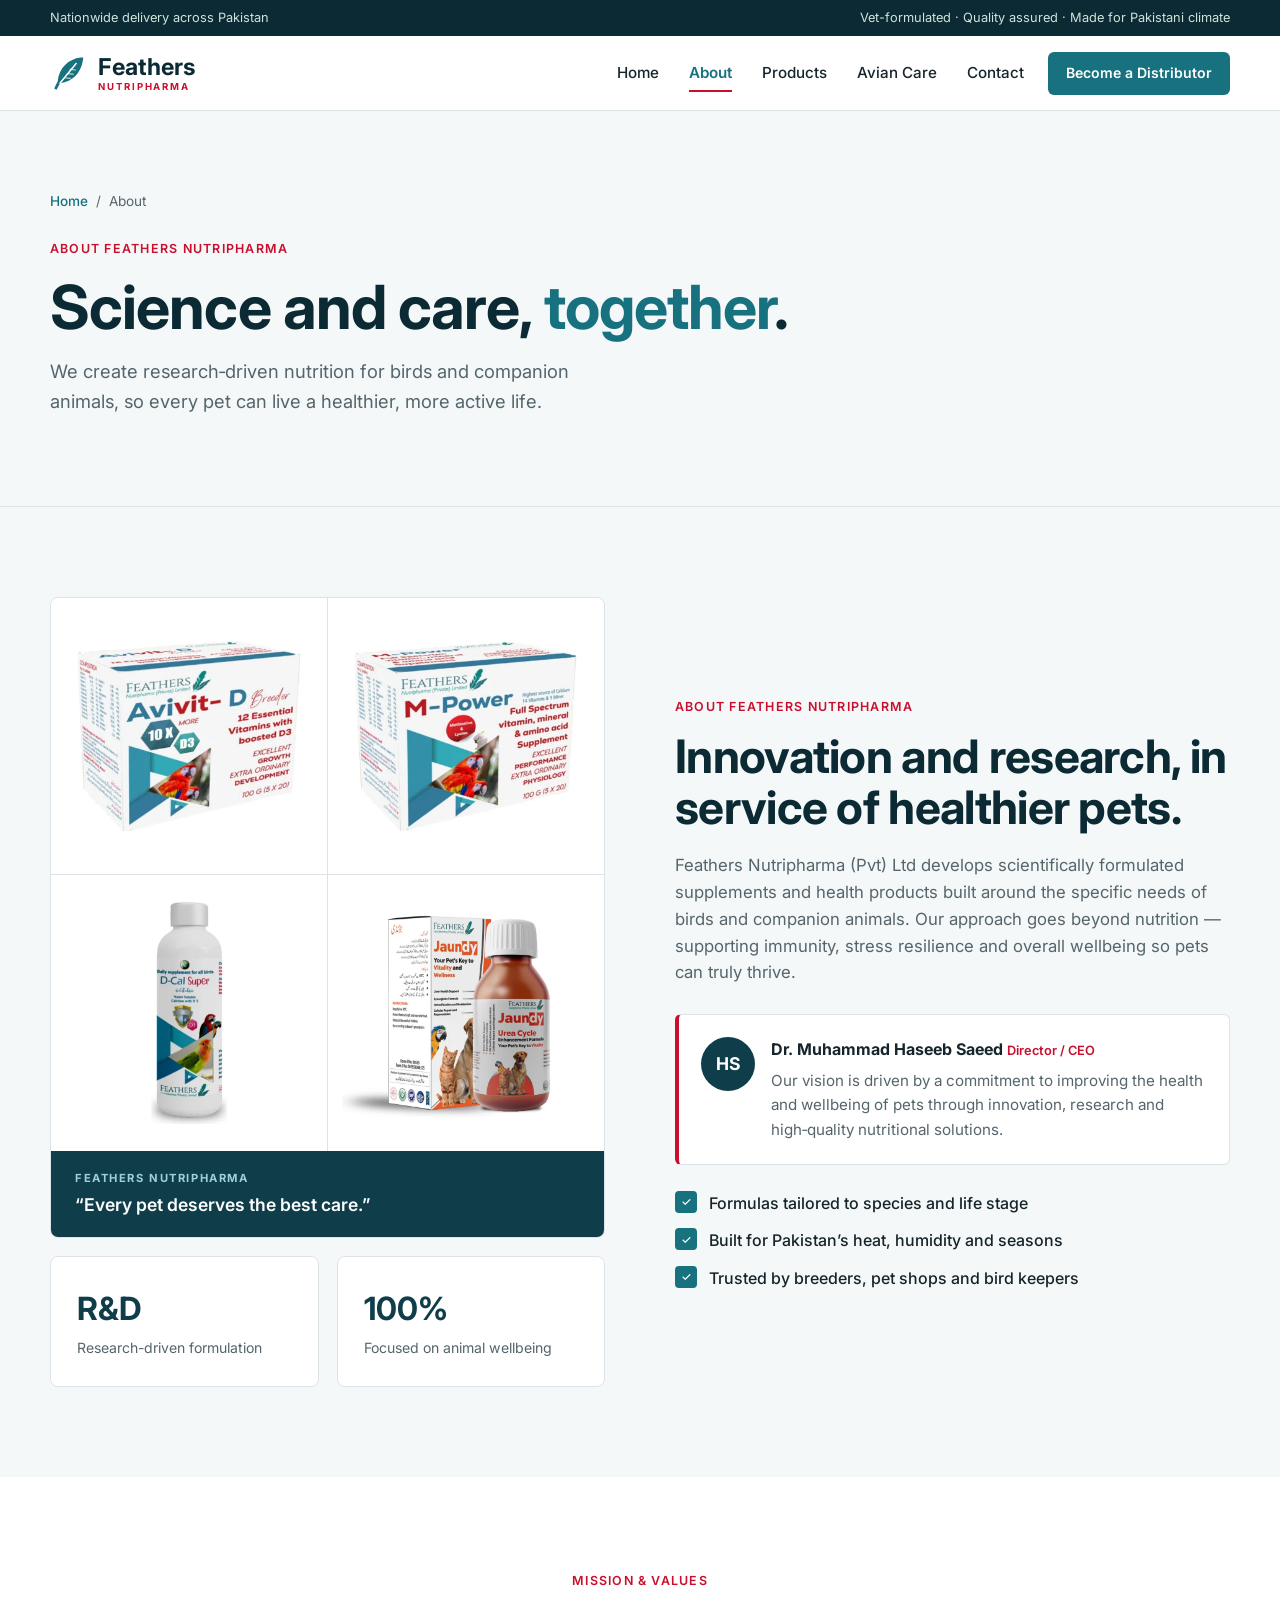
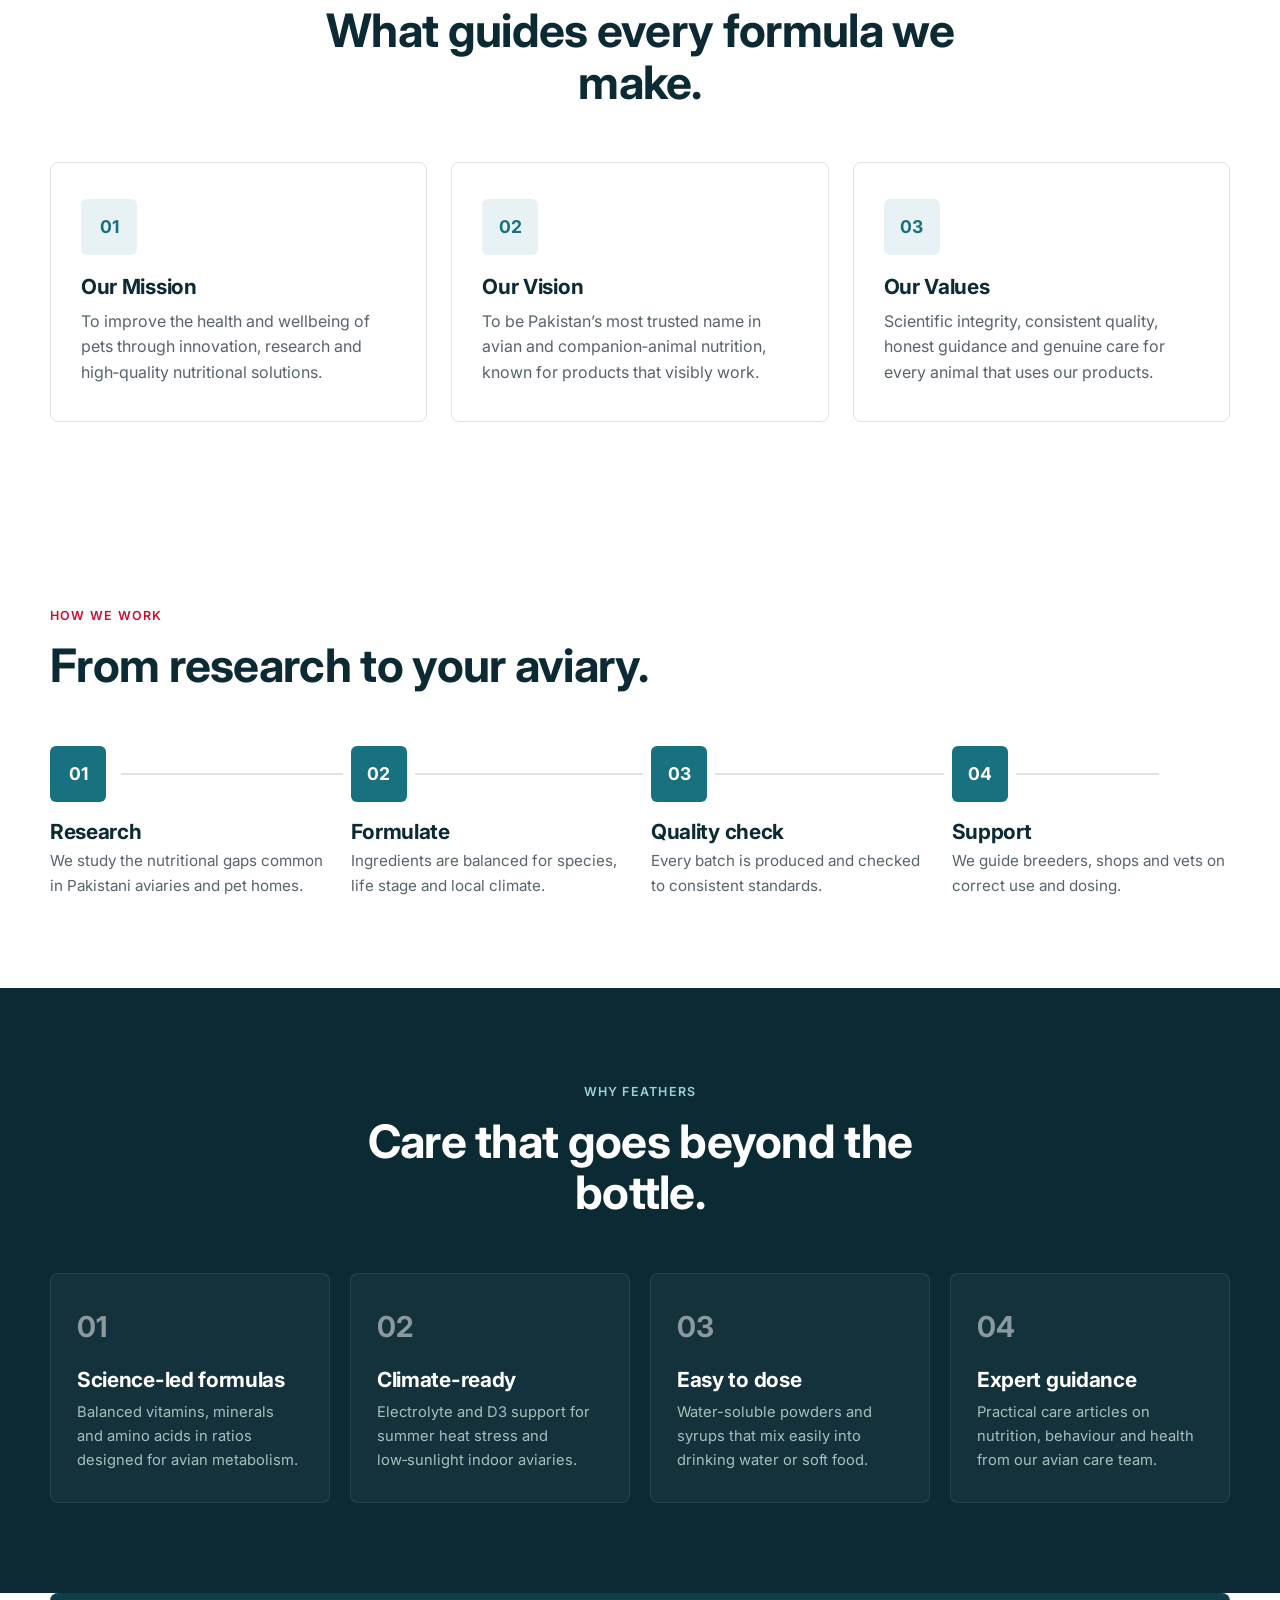
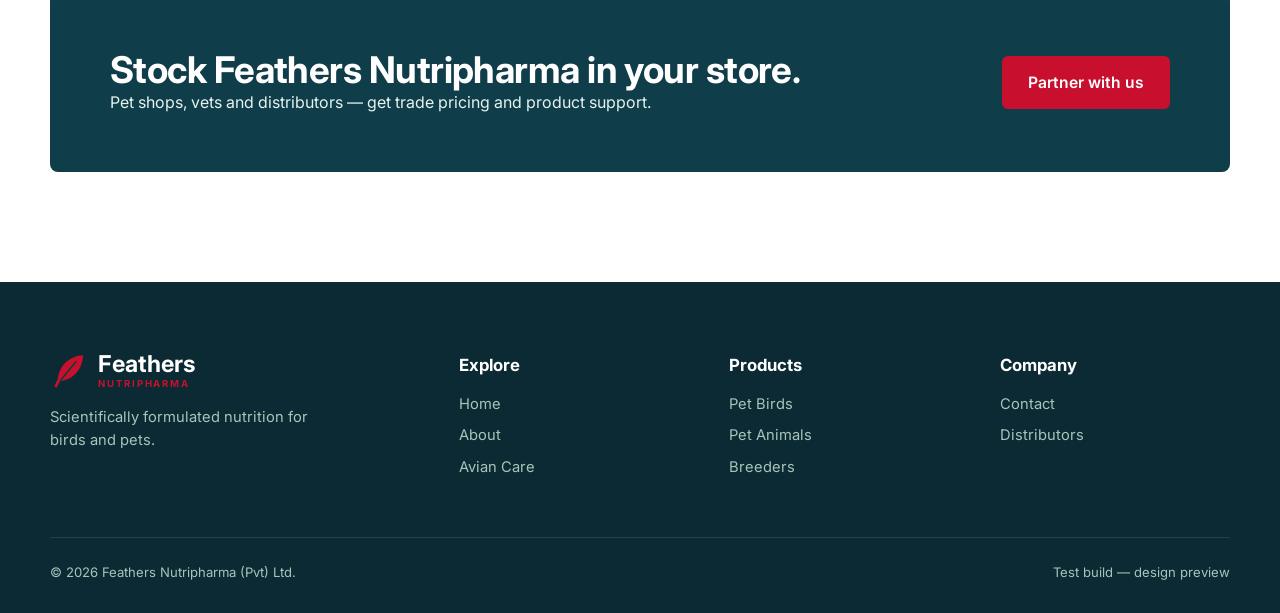
==== commit 681cd0ec: "Add files via upload" ====
--- a/about.html
+++ b/about.html
@@ -55,14 +55,14 @@
   <section class="section about">
     <div class="container about-inner">
       <div class="about-visual reveal">
-        <div class="about-card main">
-          <svg viewBox="0 0 200 200" class="about-feather" aria-hidden="true">
-            <defs><linearGradient id="fg" x1="0" y1="0" x2="1" y2="1"><stop offset="0" stop-color="#c9a24b"/><stop offset="1" stop-color="#f3e3b5"/></linearGradient></defs>
-            <path d="M160 20C100 26 52 74 46 140l-18 36 12 6 18-34c62-6 110-54 102-128z" fill="url(#fg)"/>
-            <path d="M58 146L136 48" stroke="#0b3f35" stroke-width="3" stroke-linecap="round"/>
-            <path d="M78 120l28 3M92 102l28 3M106 84l26 3M120 66l20 2" stroke="#0b3f35" stroke-width="2" stroke-linecap="round" opacity=".45"/>
-          </svg>
-          <p>“Every pet deserves the best care.”</p>
+        <div class="about-card main showcase">
+          <div class="showcase-grid">
+            <img src="images/products/avivit.webp" alt="AviVit-D Breeder">
+            <img src="images/products/mpower.webp" alt="M-Power">
+            <img src="images/products/dcal.webp" alt="D-Cal Super">
+            <img src="images/products/jaundy.webp" alt="Jaundy Syrup">
+          </div>
+          <p class="showcase-cap"><span>Feathers Nutripharma</span>“Every pet deserves the best care.”</p>
         </div>
         <div class="about-card stat"><b>R&D</b><span>Research-driven formulation</span></div>
         <div class="about-card stat alt"><b>100%</b><span>Focused on animal wellbeing</span></div>
--- a/css/style.css
+++ b/css/style.css
@@ -476,3 +476,10 @@
 .care-img span{position:static;display:inline-block;background:var(--green-100);color:var(--green-700);border-radius:4px}
 .care-card{border-top:3px solid var(--green-700);padding-top:18px}
 .about-feather{display:none}
+
+/* about showcase */
+.about-card.main.showcase{padding:0;background:#fff!important;border:1px solid var(--line);overflow:hidden;min-height:0;display:block;border-radius:8px}
+.showcase-grid{display:grid;grid-template-columns:1fr 1fr;gap:1px;background:var(--line)}
+.showcase-grid img{width:100%;aspect-ratio:1;object-fit:contain;background:#fff;padding:14px}
+.about-card.main.showcase .showcase-cap{margin:0;padding:20px 24px;background:var(--green-800);color:#fff;font-family:var(--sans);font-size:1.1rem;font-weight:600;line-height:1.4;max-width:none}
+.showcase-cap span{display:block;font-size:.7rem;letter-spacing:.14em;text-transform:uppercase;color:#9fd0d8;font-weight:700;margin-bottom:6px}
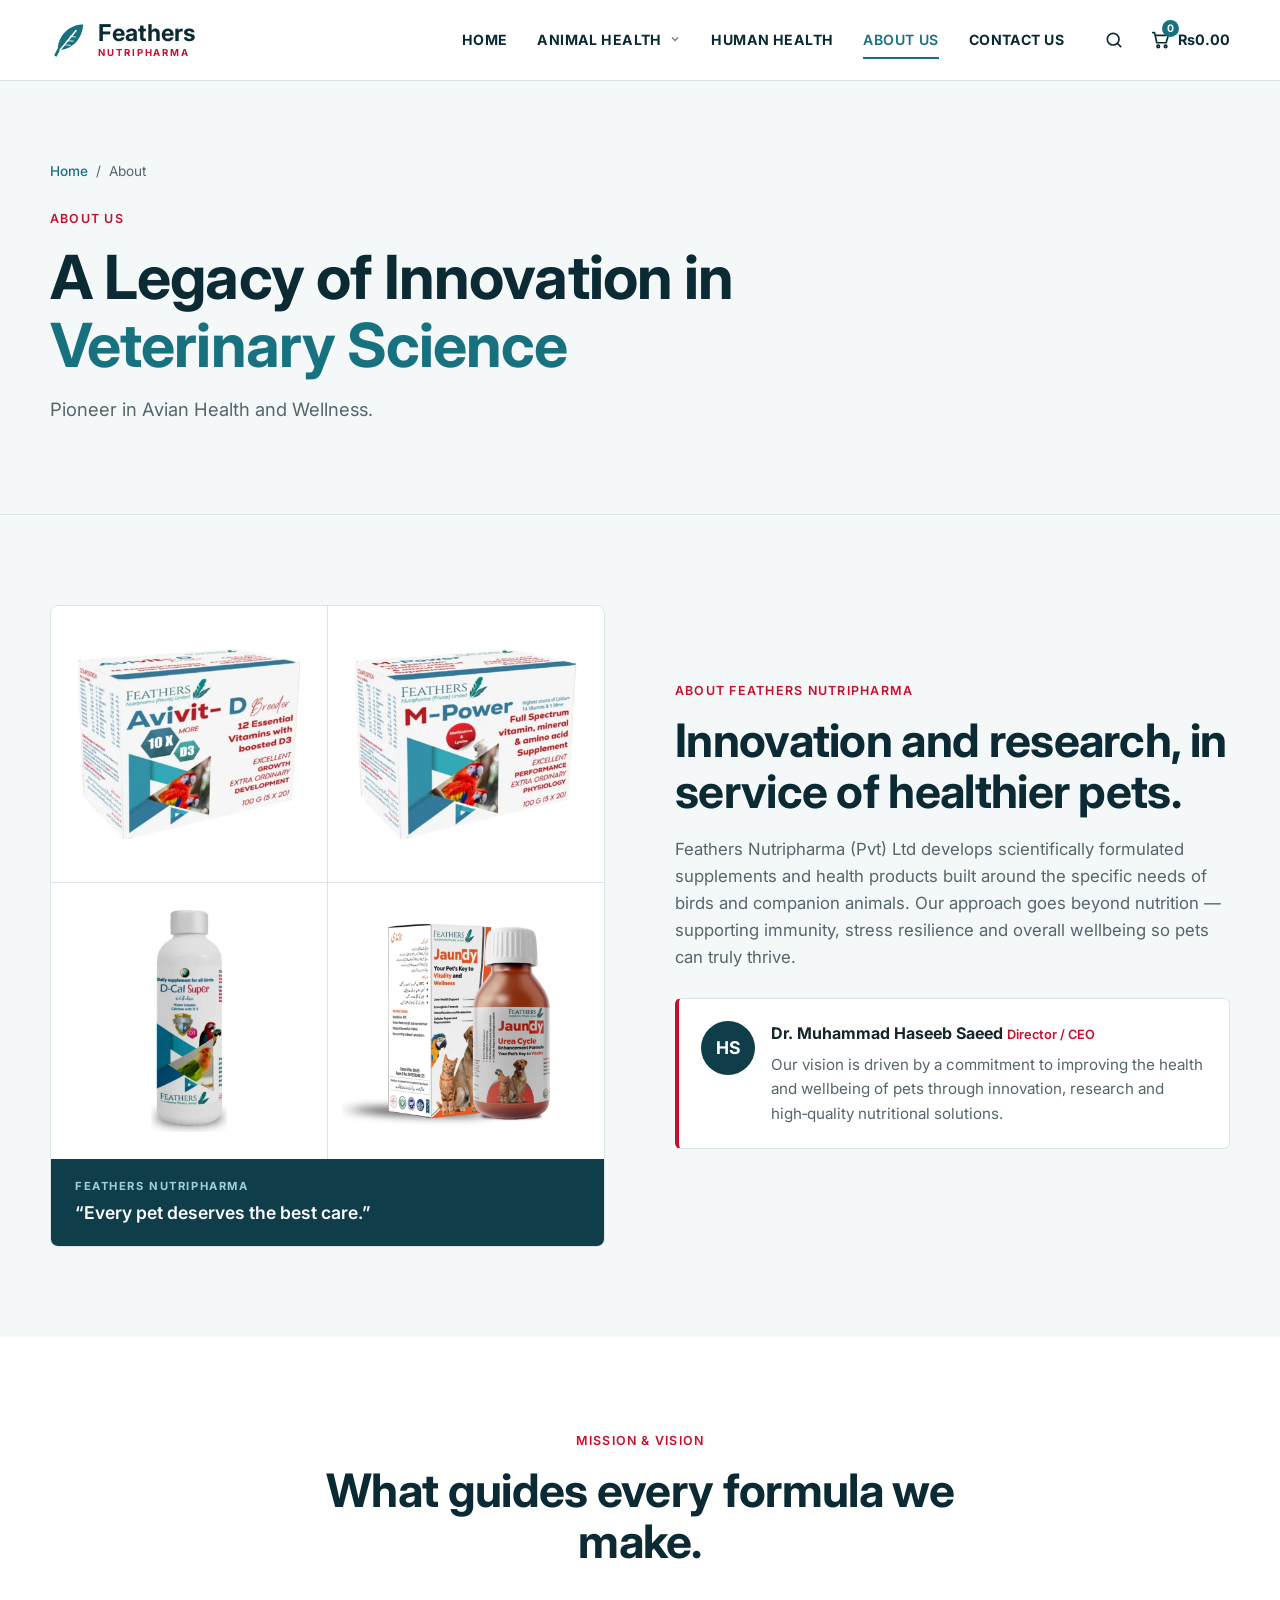
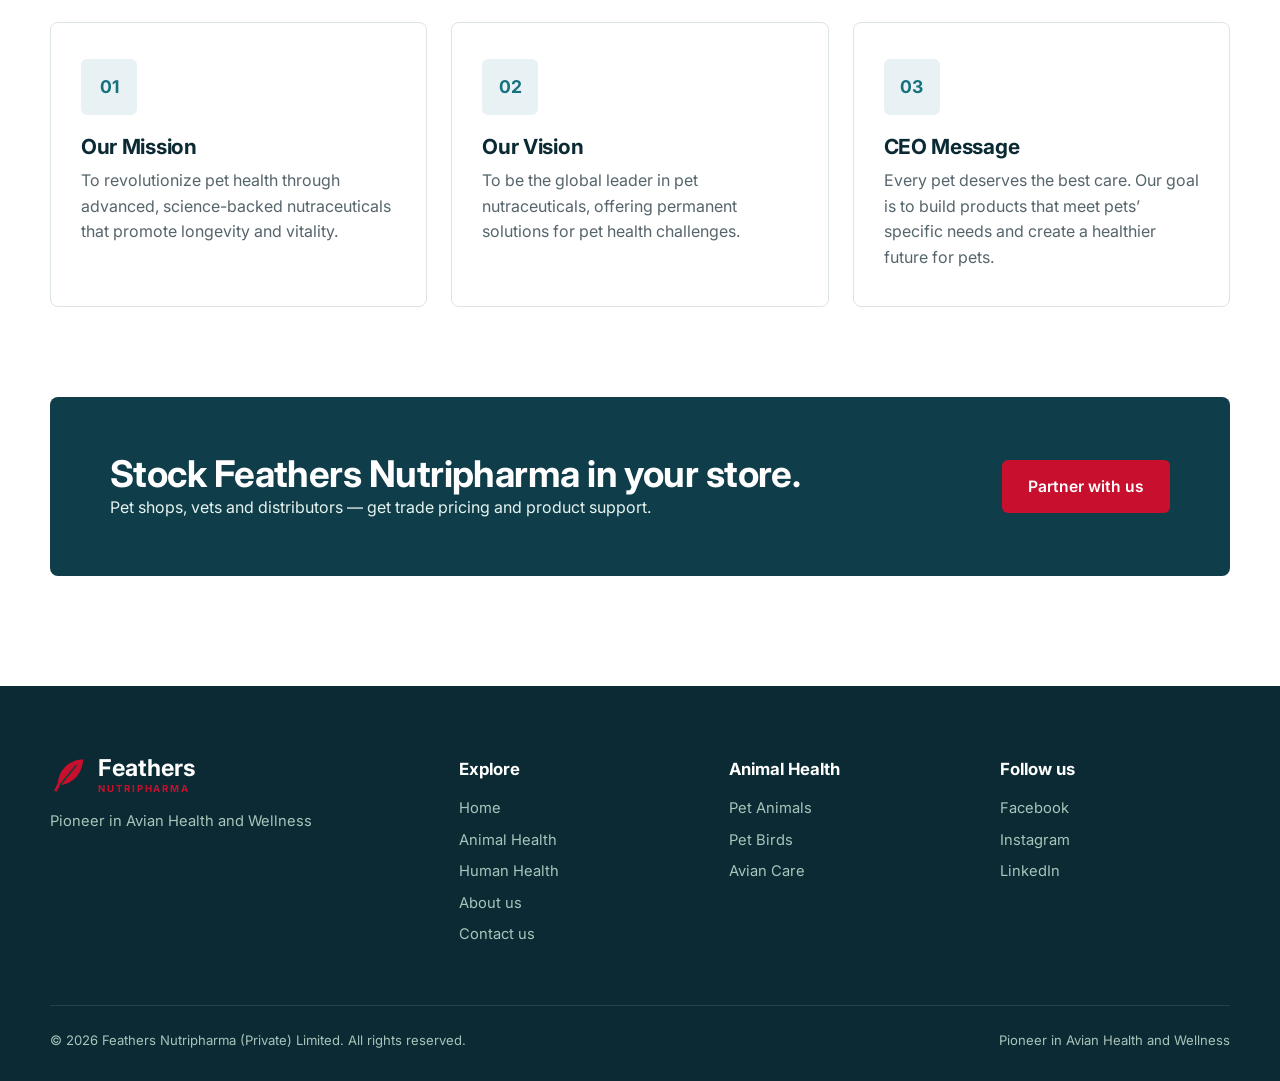
==== commit 2e5aca18: "Add files via upload" ====
--- a/about.html
+++ b/about.html
@@ -13,13 +13,6 @@
 </head>
 <body>
 
-  <div class="topbar">
-    <div class="container topbar-inner">
-      <span>Nationwide delivery across Pakistan</span>
-      <span class="hide-sm">Vet-formulated · Quality assured · Made for Pakistani climate</span>
-    </div>
-  </div>
-
   <header class="header" id="header">
     <div class="container header-inner">
       <a href="index.html" class="logo" aria-label="Feathers Nutripharma home">
@@ -32,23 +25,36 @@
       </a>
       <nav class="nav" id="nav">
         <a href="index.html">Home</a>
-        <a href="about.html" class="active" aria-current="page">About</a>
-        <a href="products.html">Products</a>
-        <a href="avian-care.html">Avian Care</a>
-        <a href="contact.html">Contact</a>
+        <div class="has-sub">
+          <a href="products.html">Animal Health <svg class="chev" viewBox="0 0 24 24" width="12" height="12" fill="none" stroke="currentColor" stroke-width="2.5"><path d="M6 9l6 6 6-6"/></svg></a>
+          <div class="sub"><a href="products.html?cat=animals">Pet Animals</a><a href="products.html?cat=birds">Pet Birds</a></div>
+        </div>
+        <a href="human-health.html">Human Health</a>
+        <a href="about.html" class="active" aria-current="page">About us</a>
+        <a href="contact.html">Contact us</a>
       </nav>
-      <a href="contact.html" class="btn btn-primary btn-sm hide-sm">Become a Distributor</a>
+      <div class="head-tools">
+        <button class="icon-btn" id="searchBtn" aria-label="Search products"><svg viewBox="0 0 24 24" width="20" height="20" fill="none" stroke="currentColor" stroke-width="2" stroke-linecap="round"><circle cx="11" cy="11" r="7"/><path d="M20 20l-3.5-3.5"/></svg></button>
+        <a class="cart" href="products.html" aria-label="Shopping cart"><svg viewBox="0 0 24 24" width="22" height="22" fill="none" stroke="currentColor" stroke-width="1.8" stroke-linecap="round" stroke-linejoin="round"><path d="M3 4h2l2.4 11h10.2L20 7H6.2"/><circle cx="9" cy="19" r="1.4"/><circle cx="17" cy="19" r="1.4"/></svg><span class="cart-count">0</span><b>Rs0.00</b></a>
+      </div>
       <button class="menu-toggle" id="menuToggle" aria-label="Open menu"><span></span><span></span><span></span></button>
     </div>
   </header>
+  <div class="search-overlay" id="searchOverlay" aria-hidden="true">
+    <div class="search-box">
+      <button class="search-close" id="searchClose" aria-label="Close search">×</button>
+      <input id="searchInput" type="search" placeholder="Start typing to see products you are looking for." autocomplete="off">
+      <div id="searchResults" class="search-results"></div>
+    </div>
+  </div>
 
   <section class="page-hero">
     <div class="hero-bg" aria-hidden="true"><div class="blob b1"></div><div class="blob b2"></div></div>
     <div class="container">
       <nav class="crumbs" aria-label="Breadcrumb"><a href="index.html">Home</a><span>/</span><span>About</span></nav>
-      <span class="eyebrow">About Feathers Nutripharma</span>
-      <h1>Science and care, <em>together</em>.</h1>
-      <p class="lead">We create research‑driven nutrition for birds and companion animals, so every pet can live a healthier, more active life.</p>
+      <span class="eyebrow">About us</span>
+      <h1>A Legacy of Innovation in <em>Veterinary Science</em></h1>
+      <p class="lead">Pioneer in Avian Health and Wellness.</p>
     </div>
   </section>
 <!-- About -->
@@ -64,8 +70,7 @@
           </div>
           <p class="showcase-cap"><span>Feathers Nutripharma</span>“Every pet deserves the best care.”</p>
         </div>
-        <div class="about-card stat"><b>R&D</b><span>Research-driven formulation</span></div>
-        <div class="about-card stat alt"><b>100%</b><span>Focused on animal wellbeing</span></div>
+        
       </div>
       <div class="about-copy reveal">
         <span class="eyebrow">About Feathers Nutripharma</span>
@@ -79,11 +84,7 @@
             <p>Our vision is driven by a commitment to improving the health and wellbeing of pets through innovation, research and high‑quality nutritional solutions.</p>
           </div>
         </div>
-        <ul class="checks">
-          <li>Formulas tailored to species and life stage</li>
-          <li>Built for Pakistan’s heat, humidity and seasons</li>
-          <li>Trusted by breeders, pet shops and bird keepers</li>
-        </ul>
+        
       </div>
     </div>
   </section>
@@ -92,46 +93,19 @@
   <section class="section">
     <div class="container">
       <div class="section-head center reveal">
-        <span class="eyebrow">Mission & Values</span>
+        <span class="eyebrow">Mission & Vision</span>
         <h2>What guides every formula we make.</h2>
       </div>
       <div class="values-grid">
-        <div class="value-card reveal"><span class="value-ico">01</span><h3>Our Mission</h3><p>To improve the health and wellbeing of pets through innovation, research and high‑quality nutritional solutions.</p></div>
-        <div class="value-card reveal"><span class="value-ico">02</span><h3>Our Vision</h3><p>To be Pakistan’s most trusted name in avian and companion‑animal nutrition, known for products that visibly work.</p></div>
-        <div class="value-card reveal"><span class="value-ico">03</span><h3>Our Values</h3><p>Scientific integrity, consistent quality, honest guidance and genuine care for every animal that uses our products.</p></div>
+        <div class="value-card reveal"><span class="value-ico">01</span><h3>Our Mission</h3><p>To revolutionize pet health through advanced, science-backed nutraceuticals that promote longevity and vitality.</p></div>
+        <div class="value-card reveal"><span class="value-ico">02</span><h3>Our Vision</h3><p>To be the global leader in pet nutraceuticals, offering permanent solutions for pet health challenges.</p></div>
+        <div class="value-card reveal"><span class="value-ico">03</span><h3>CEO Message</h3><p>Every pet deserves the best care. Our goal is to build products that meet pets’ specific needs and create a healthier future for pets.</p></div>
       </div>
     </div>
   </section>
 
-  <section class="section timeline-wrap">
-    <div class="container">
-      <div class="section-head reveal">
-        <span class="eyebrow">How we work</span>
-        <h2>From research to your aviary.</h2>
-      </div>
-      <ol class="steps">
-        <li class="reveal"><b>01</b><h3>Research</h3><p>We study the nutritional gaps common in Pakistani aviaries and pet homes.</p></li>
-        <li class="reveal"><b>02</b><h3>Formulate</h3><p>Ingredients are balanced for species, life stage and local climate.</p></li>
-        <li class="reveal"><b>03</b><h3>Quality check</h3><p>Every batch is produced and checked to consistent standards.</p></li>
-        <li class="reveal"><b>04</b><h3>Support</h3><p>We guide breeders, shops and vets on correct use and dosing.</p></li>
-      </ol>
-    </div>
-  </section>
-<!-- Why us -->
-  <section class="section why">
-    <div class="container">
-      <div class="section-head center reveal">
-        <span class="eyebrow light">Why Feathers</span>
-        <h2>Care that goes beyond the bottle.</h2>
-      </div>
-      <div class="why-grid">
-        <div class="why-card reveal"><span class="why-num">01</span><h3>Science-led formulas</h3><p>Balanced vitamins, minerals and amino acids in ratios designed for avian metabolism.</p></div>
-        <div class="why-card reveal"><span class="why-num">02</span><h3>Climate-ready</h3><p>Electrolyte and D3 support for summer heat stress and low‑sunlight indoor aviaries.</p></div>
-        <div class="why-card reveal"><span class="why-num">03</span><h3>Easy to dose</h3><p>Water-soluble powders and syrups that mix easily into drinking water or soft food.</p></div>
-        <div class="why-card reveal"><span class="why-num">04</span><h3>Expert guidance</h3><p>Practical care articles on nutrition, behaviour and health from our avian care team.</p></div>
-      </div>
-    </div>
-  </section>
+  
+
 
   <!-- CTA band -->
   <section class="cta-band">
@@ -152,15 +126,15 @@
           <svg viewBox="0 0 64 64" class="logo-mark" aria-hidden="true"><path d="M52 6C31 8 15 24 13 46l-6 12 4 2 6-11c21-2 37-18 39-43z" fill="currentColor"/><path d="M17 49L44 16" stroke="#0b3f35" stroke-width="2.5" stroke-linecap="round"/></svg>
           <span class="logo-text"><strong>Feathers</strong><small>NUTRIPHARMA</small></span>
         </a>
-        <p>Scientifically formulated nutrition for birds and pets.</p>
+        <p>Pioneer in Avian Health and Wellness</p>
       </div>
-      <div><h4>Explore</h4><a href="index.html">Home</a><a href="about.html">About</a><a href="avian-care.html">Avian Care</a></div>
-      <div><h4>Products</h4><a href="products.html?cat=birds">Pet Birds</a><a href="products.html?cat=animals">Pet Animals</a><a href="products.html?cat=breeders">Breeders</a></div>
-      <div><h4>Company</h4><a href="contact.html">Contact</a><a href="contact.html">Distributors</a></div>
+      <div><h4>Explore</h4><a href="index.html">Home</a><a href="products.html">Animal Health</a><a href="human-health.html">Human Health</a><a href="about.html">About us</a><a href="contact.html">Contact us</a></div>
+      <div><h4>Animal Health</h4><a href="products.html?cat=animals">Pet Animals</a><a href="products.html?cat=birds">Pet Birds</a><a href="avian-care.html">Avian Care</a></div>
+      <div><h4>Follow us</h4><a href="#">Facebook</a><a href="#">Instagram</a><a href="#">LinkedIn</a></div>
     </div>
     <div class="container footer-bottom">
-      <span>© <span id="year"></span> Feathers Nutripharma (Pvt) Ltd.</span>
-      <span>Test build — design preview</span>
+      <span>© <span id="year"></span> Feathers Nutripharma (Private) Limited. All rights reserved.</span>
+      <span>Pioneer in Avian Health and Wellness</span>
     </div>
   </footer>
 
--- a/css/style.css
+++ b/css/style.css
@@ -483,3 +483,57 @@
 .showcase-grid img{width:100%;aspect-ratio:1;object-fit:contain;background:#fff;padding:14px}
 .about-card.main.showcase .showcase-cap{margin:0;padding:20px 24px;background:var(--green-800);color:#fff;font-family:var(--sans);font-size:1.1rem;font-weight:600;line-height:1.4;max-width:none}
 .showcase-cap span{display:block;font-size:.7rem;letter-spacing:.14em;text-transform:uppercase;color:#9fd0d8;font-weight:700;margin-bottom:6px}
+
+/* ===== Header matching reference site ===== */
+.header-inner{height:80px;gap:28px}
+.nav{margin-left:auto;gap:30px;align-items:center}
+.nav a{font-size:.88rem;font-weight:700;text-transform:uppercase;letter-spacing:.03em;color:var(--green-900)}
+.nav a.active{color:var(--green-700)}
+.nav a::after{bottom:-8px;height:2px;background:var(--green-700)}
+.nav .chev{display:inline-block;margin-left:4px;opacity:.6}
+.has-sub{position:relative;padding:28px 0;margin:-28px 0}
+.has-sub .sub{display:none;position:absolute;top:calc(100% - 6px);left:-18px;min-width:200px;background:#fff;border:1px solid var(--line);box-shadow:var(--shadow);padding:10px 0;z-index:80}
+.has-sub:hover .sub,.has-sub:focus-within .sub{display:block}
+.nav .sub a{display:block;padding:9px 22px;font-size:.88rem;font-weight:500;text-transform:none;letter-spacing:0;color:var(--muted)}
+.nav .sub a::after{display:none}
+.nav .sub a:hover{color:var(--green-700);background:var(--cream)}
+.head-tools{display:flex;align-items:center;gap:22px;margin-left:8px}
+.icon-btn{color:var(--green-900);display:grid;place-items:center;padding:4px}
+.icon-btn:hover,.cart:hover{color:var(--green-700)}
+.cart{display:flex;align-items:center;gap:6px;color:var(--green-900);position:relative}
+.cart b{font-size:.9rem;font-weight:700}
+.cart-count{position:absolute;top:-8px;left:12px;min-width:17px;height:17px;border-radius:9px;background:var(--green-700);color:#fff;font-size:.65rem;font-weight:700;display:grid;place-items:center;padding:0 4px}
+.menu-toggle{margin-left:0}
+@media (min-width:861px){.menu-toggle{display:none}}
+
+.search-overlay{position:fixed;inset:0;z-index:120;background:rgba(11,42,51,.78);display:grid;align-items:start;justify-items:center;padding:12vh 16px 0;visibility:hidden;opacity:0;transition:opacity .2s}
+.search-overlay.open{visibility:visible;opacity:1}
+.search-box{position:relative;width:min(640px,100%);background:#fff;border-radius:8px;padding:28px}
+.search-close{position:absolute;top:8px;right:14px;font-size:1.6rem;color:var(--muted)}
+#searchInput{width:100%;font:inherit;font-size:1.05rem;padding:14px 16px;border:1.5px solid var(--line);border-radius:6px}
+#searchInput:focus{outline:none;border-color:var(--green-700)}
+.search-results{margin-top:12px;display:grid;gap:4px;max-height:50vh;overflow:auto}
+.sr{display:flex;gap:14px;align-items:center;padding:8px;border-radius:6px}
+.sr:hover{background:var(--cream)}
+.sr img{width:52px;height:52px;object-fit:contain;border:1px solid var(--line);border-radius:4px;background:#fff}
+.sr b{display:block;color:var(--green-900)}
+.sr small{color:var(--muted)}
+
+/* sections */
+.section.alt{background:var(--cream)}
+.product-grid.cols3{grid-template-columns:repeat(3,1fr)}
+.holistic{background:var(--green-800);color:#d6eaee;padding:70px 0}
+.holistic-inner{display:flex;justify-content:space-between;align-items:center;gap:30px}
+.holistic h2{color:#fff;margin-bottom:12px;font-size:clamp(1.6rem,3vw,2.3rem)}
+.holistic p{max-width:640px;opacity:.9}
+@media (max-width:860px){
+  .nav a{font-size:1rem}
+  .has-sub{padding:0;margin:0}
+  .has-sub .sub{display:block;position:static;border:0;box-shadow:none;padding:6px 0 0 14px;min-width:0}
+  .nav .sub a{padding:6px 0}
+  .head-tools{margin-left:auto;gap:16px}
+  .cart b{display:none}
+  .product-grid.cols3{grid-template-columns:repeat(2,1fr)}
+  .holistic-inner{flex-direction:column;align-items:flex-start}
+}
+@media (max-width:520px){.product-grid.cols3{grid-template-columns:1fr}}
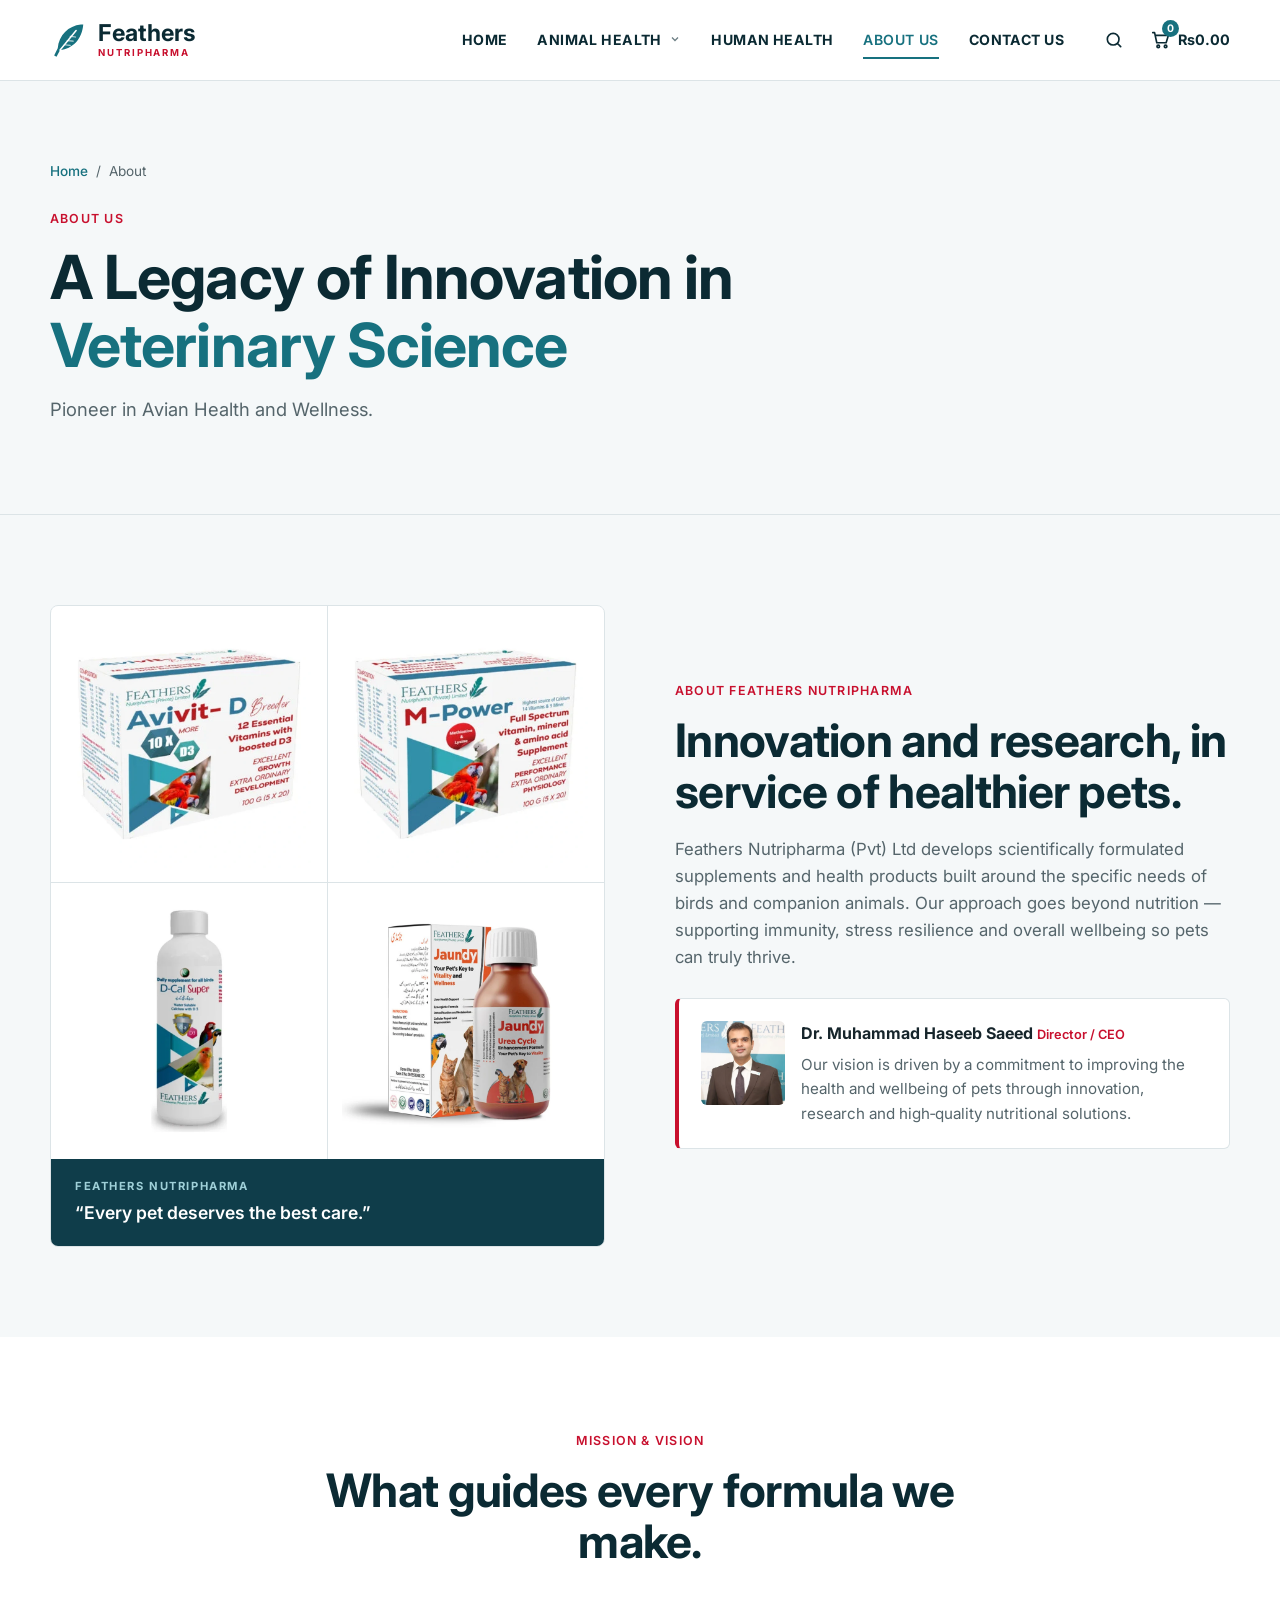
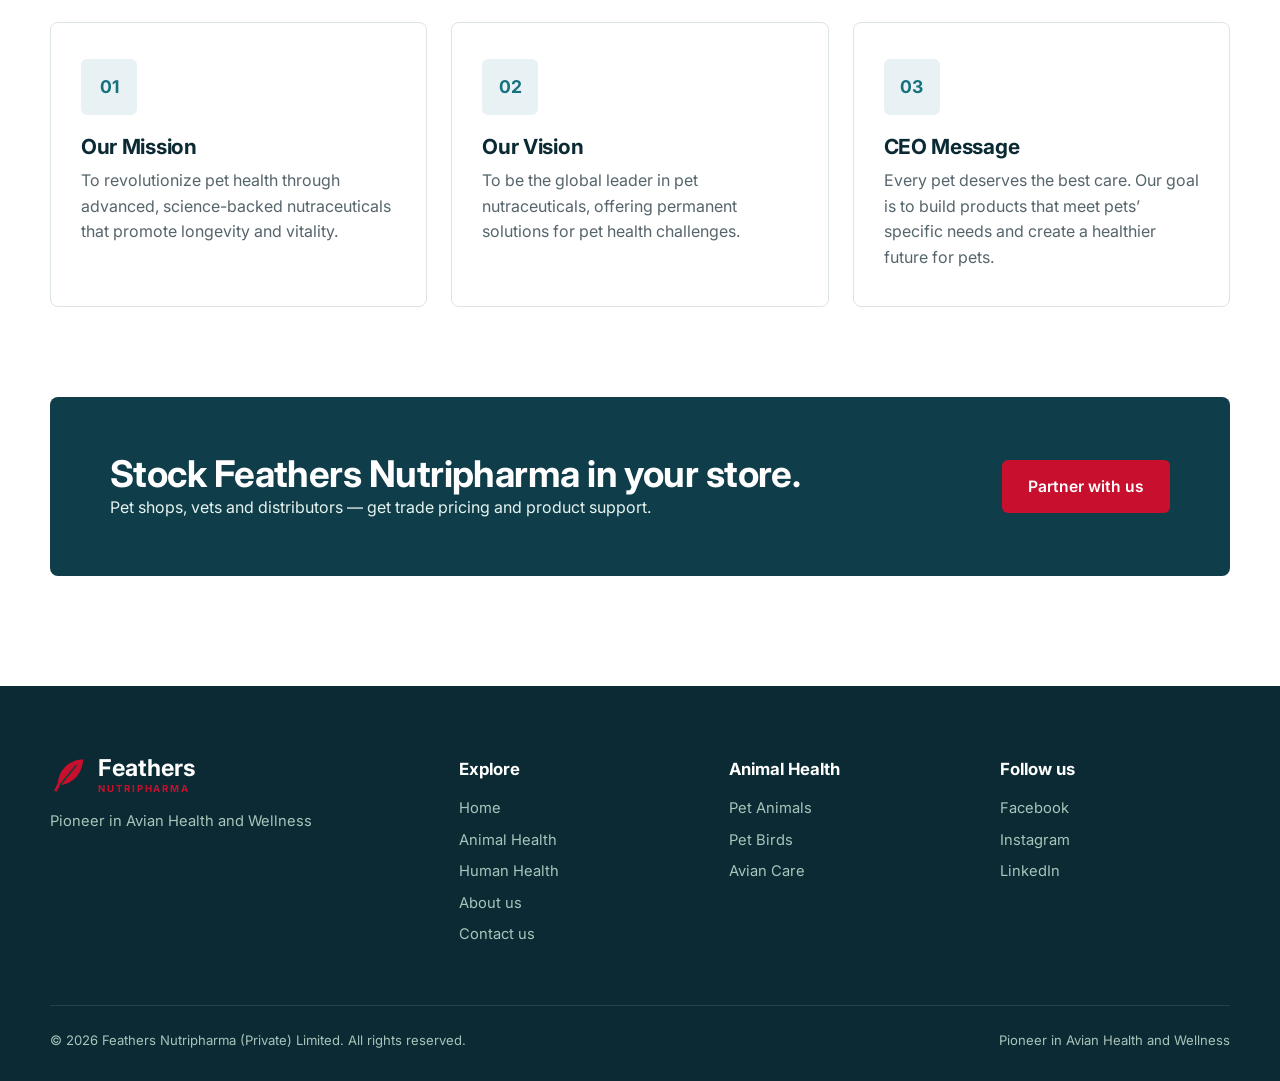
==== commit 22f11a5d: "Add files via upload" ====
--- a/about.html
+++ b/about.html
@@ -77,7 +77,7 @@
         <h2>Innovation and research, in service of healthier pets.</h2>
         <p>Feathers Nutripharma (Pvt) Ltd develops scientifically formulated supplements and health products built around the specific needs of birds and companion animals. Our approach goes beyond nutrition — supporting immunity, stress resilience and overall wellbeing so pets can truly thrive.</p>
         <div class="ceo">
-          <div class="ceo-avatar">HS</div>
+          <img class="ceo-photo" src="images/ceo.webp" alt="Dr. Muhammad Haseeb Saeed">
           <div>
             <b>Dr. Muhammad Haseeb Saeed</b>
             <small>Director / CEO</small>
--- a/css/style.css
+++ b/css/style.css
@@ -537,3 +537,84 @@
   .holistic-inner{flex-direction:column;align-items:flex-start}
 }
 @media (max-width:520px){.product-grid.cols3{grid-template-columns:1fr}}
+
+/* ===== Product popup purchase UI ===== */
+.opt-label{font-size:.75rem;font-weight:700;letter-spacing:.1em;text-transform:uppercase;color:var(--muted);margin-bottom:8px}
+.sizes .size-opt{padding:8px 16px;border:1.5px solid var(--line);border-radius:4px;background:#fff;font-weight:600;font-size:.85rem;color:var(--ink);cursor:pointer}
+.sizes .size-opt.active{border-color:var(--green-700);background:var(--green-100);color:var(--green-700)}
+.m-info .price.m-price{font-size:1.5rem;margin:6px 0 16px}
+.buy-row{display:flex;gap:12px;margin-bottom:12px}
+.buy-row .btn{flex:1;justify-content:center}
+.qty{display:inline-flex;align-items:center;border:1.5px solid var(--line);border-radius:6px;background:#fff}
+.qty button{width:38px;height:44px;font-size:1.2rem;color:var(--green-900)}
+.qty span{min-width:34px;text-align:center;font-weight:600}
+.qty.sm button{width:28px;height:30px;font-size:1rem}
+.qty.sm span{min-width:26px;font-size:.9rem}
+.enq{display:block;text-align:center;margin-top:14px;font-size:.85rem;color:var(--muted);text-decoration:underline}
+
+/* ===== Cart drawer ===== */
+.cart-drawer{position:fixed;inset:0;z-index:150;visibility:hidden}
+.cart-drawer.open{visibility:visible}
+.cd-backdrop{position:absolute;inset:0;background:rgba(11,42,51,.55);opacity:0;transition:opacity .25s}
+.cart-drawer.open .cd-backdrop{opacity:1}
+.cd-panel{position:absolute;top:0;right:0;height:100%;width:min(420px,100%);background:#fff;display:flex;flex-direction:column;transform:translateX(100%);transition:transform .3s;box-shadow:-10px 0 30px rgba(0,0,0,.15)}
+.cart-drawer.open .cd-panel{transform:none}
+.cd-head{display:flex;justify-content:space-between;align-items:center;padding:20px 24px;border-bottom:1px solid var(--line)}
+.cd-head h3{font-size:1.2rem}
+.cd-x{font-size:1.8rem;line-height:1;color:var(--muted)}
+.cd-items{flex:1;overflow:auto;padding:8px 24px}
+.cd-empty{padding:30px 0;color:var(--muted)}
+.cd-item{display:grid;grid-template-columns:64px 1fr auto;gap:14px;align-items:start;padding:16px 0;border-bottom:1px solid var(--line)}
+.cd-item img{width:64px;height:64px;object-fit:contain;border:1px solid var(--line);border-radius:4px;background:#fff}
+.cd-info b{display:block;color:var(--green-900);font-size:.95rem}
+.cd-info small{display:block;color:var(--muted);margin-bottom:8px}
+.cd-price{text-align:right;font-weight:700;color:var(--green-800);font-size:.95rem;display:grid;gap:6px;justify-items:end}
+.cd-rm{font-size:.75rem;font-weight:500;color:var(--muted);text-decoration:underline}
+.cd-foot{padding:20px 24px;border-top:1px solid var(--line);display:grid;gap:12px;background:var(--cream)}
+.cd-sub{display:flex;justify-content:space-between;font-size:1.05rem}
+.cd-note{font-size:.8rem;color:var(--muted)}
+.cd-foot .btn{justify-content:center}
+
+/* ===== Checkout ===== */
+.checkout{background:#fff}
+.co-grid{display:grid;grid-template-columns:1.1fr .9fr;gap:0;min-height:70vh}
+.co-form-col{padding:48px 48px 60px 0;display:grid;align-content:start}
+.co-summary{background:var(--cream);border-left:1px solid var(--line);padding:48px 0 60px 40px;margin-right:calc(50% - 50vw);padding-right:calc(50vw - 50% + 0px);align-self:stretch}
+.co-head{display:flex;justify-content:space-between;align-items:baseline;margin-bottom:12px}
+.co-head h2,.co-h{font-size:1.25rem;font-family:var(--sans);font-weight:700}
+.co-head a{font-size:.88rem;color:var(--green-700);text-decoration:underline}
+.co-h{margin:30px 0 12px}
+.co-in,.co-select select{width:100%;font:inherit;padding:14px 14px;border:1px solid #cfd6d9;border-radius:6px;background:#fff;color:var(--ink);margin-bottom:12px}
+.co-in:focus,.co-select select:focus{outline:2px solid var(--green-700);outline-offset:-1px;border-color:transparent}
+.co-two{display:grid;grid-template-columns:1fr 1fr;gap:12px}
+.co-check{display:flex;gap:10px;align-items:center;font-size:.9rem;margin:2px 0 4px}
+.co-select{display:block;position:relative}
+.co-select span{position:absolute;top:7px;left:15px;font-size:.7rem;color:var(--muted);z-index:1}
+.co-select select{padding-top:24px;padding-bottom:6px}
+.co-submit{margin-top:14px;padding:16px;justify-content:center}
+.co-summary{max-width:none}
+.co-item{display:grid;grid-template-columns:64px 1fr auto;gap:14px;align-items:center;margin-bottom:16px}
+.co-thumb{position:relative;width:64px;height:64px;border:1px solid var(--line);border-radius:8px;background:#fff}
+.co-thumb img{width:100%;height:100%;object-fit:contain;padding:4px}
+.co-thumb i{position:absolute;top:-8px;right:-8px;min-width:20px;height:20px;border-radius:10px;background:#16252b;color:#fff;font-size:.72rem;font-style:normal;display:grid;place-items:center;padding:0 5px}
+.co-name b{display:block;font-size:.92rem;font-weight:500}
+.co-name small{color:var(--muted)}
+.co-row{display:flex;justify-content:space-between;font-size:.92rem;margin-top:10px}
+.co-muted{color:var(--muted);font-size:.85rem}
+.co-row.total{margin-top:18px;font-size:1.2rem;font-weight:700}
+.co-row.total small{font-size:.72rem;font-weight:400;color:var(--muted);margin-right:4px}
+.co-done{padding:30px 0}
+.co-done p{margin:12px 0 22px;color:var(--muted)}
+@media (max-width:860px){
+  .co-grid{grid-template-columns:1fr}
+  .co-form-col{padding:32px 0}
+  .co-summary{margin:0 calc(50% - 50vw);padding:28px 16px;border-left:0;border-top:1px solid var(--line);order:-1}
+  .co-two{grid-template-columns:1fr}
+}
+.checkout{overflow:hidden}
+.co-summary{margin-right:0;padding-right:0;box-shadow:100vw 0 0 0 var(--cream)}
+@media (max-width:860px){.co-summary{margin:0 -16px;padding:28px 16px;box-shadow:none}}
+
+/* CEO photo */
+.ceo-portrait img{width:100%;aspect-ratio:4/5;object-fit:cover;object-position:50% 12%;display:block}
+.ceo-photo{flex:none;width:84px;height:84px;border-radius:6px;object-fit:cover;object-position:50% 12%}
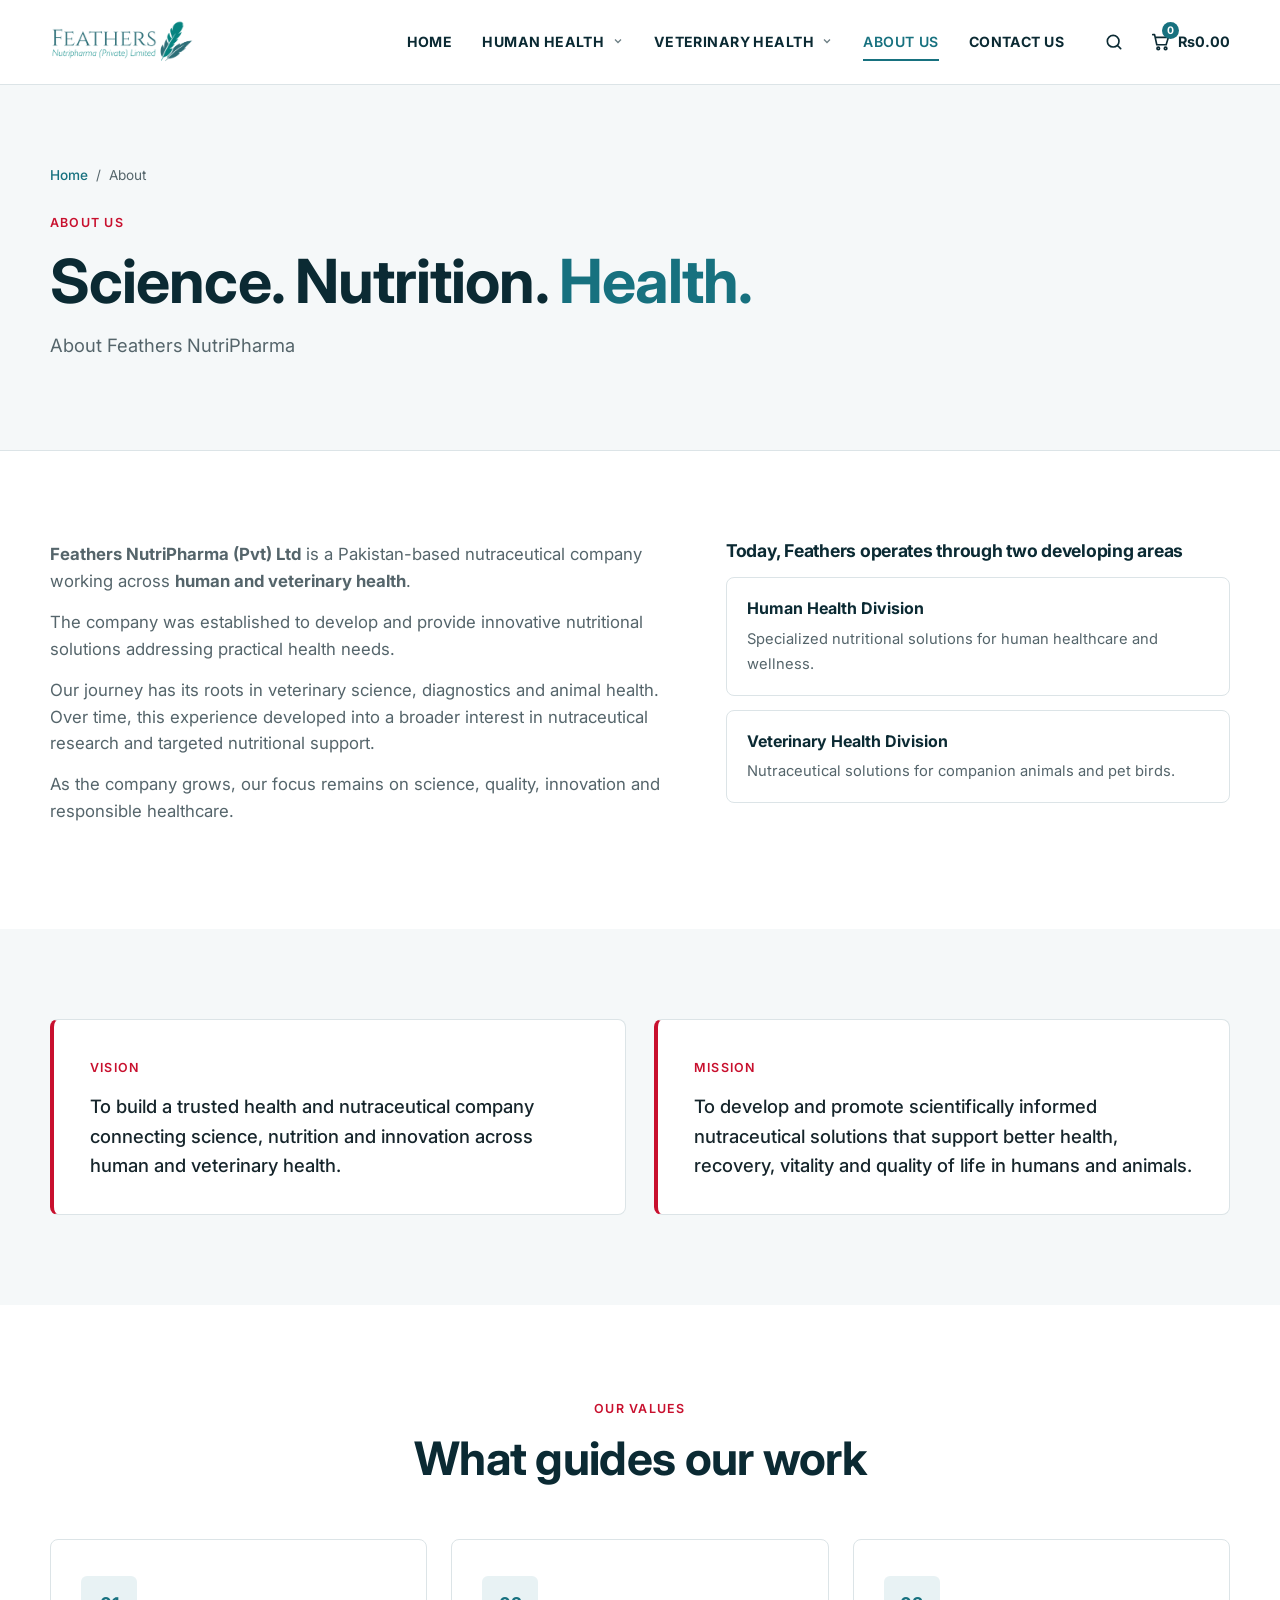
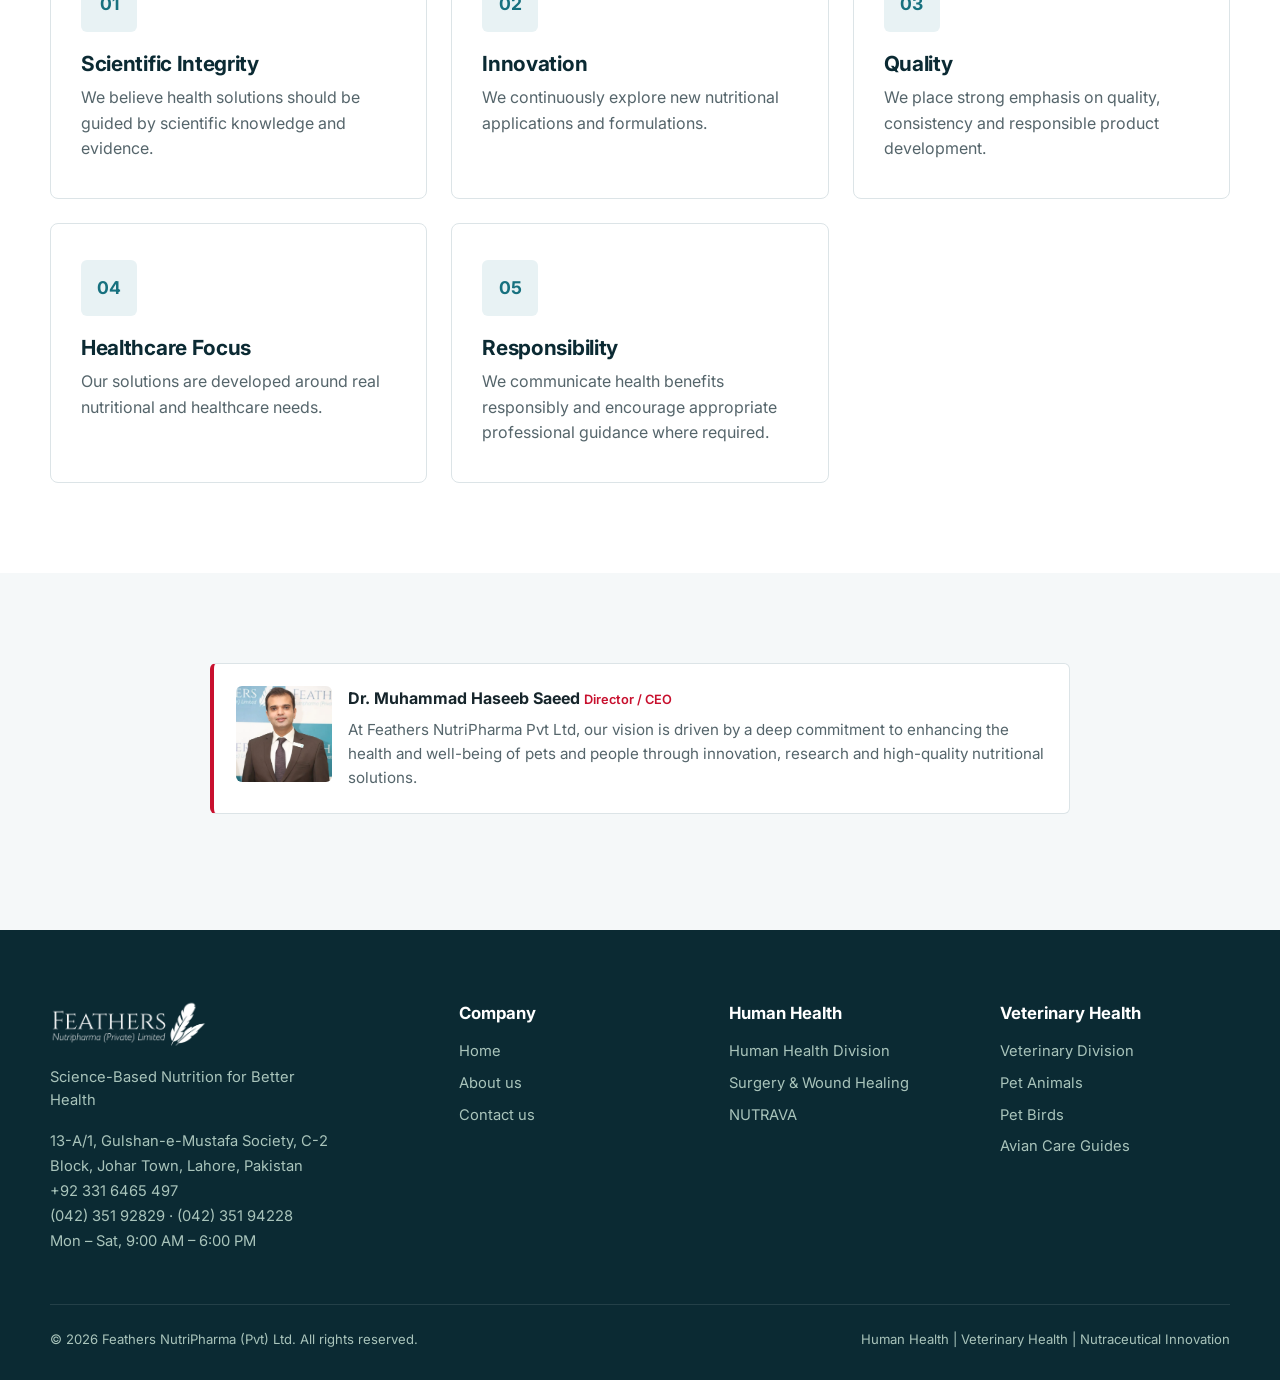
==== commit a641f053: "Add files via upload" ====
--- a/about.html
+++ b/about.html
@@ -3,8 +3,8 @@
 <head>
   <meta charset="utf-8" />
   <meta name="viewport" content="width=device-width, initial-scale=1" />
-  <title>About Us | Feathers Nutripharma</title>
-  <meta name="description" content="Learn about Feathers Nutripharma, our mission, vision and approach to avian and pet nutrition." />
+  <title>About Us | Feathers NutriPharma</title>
+  <meta name="description" content="About Feathers NutriPharma — science, nutrition, health." />
   <link rel="icon" href="data:image/svg+xml,%3Csvg xmlns='http://www.w3.org/2000/svg' viewBox='0 0 64 64'%3E%3Cpath d='M50 6C30 8 14 24 12 46l-6 12 4 2 6-11c20-2 36-18 38-43z' fill='%230f5c4d'/%3E%3C/svg%3E" />
   <link rel="preconnect" href="https://fonts.googleapis.com" />
   <link rel="preconnect" href="https://fonts.gstatic.com" crossorigin />
@@ -12,24 +12,19 @@
   <link rel="stylesheet" href="css/style.css" />
 </head>
 <body>
-
   <header class="header" id="header">
     <div class="container header-inner">
-      <a href="index.html" class="logo" aria-label="Feathers Nutripharma home">
-        <svg viewBox="0 0 64 64" class="logo-mark" aria-hidden="true">
-          <path d="M52 6C31 8 15 24 13 46l-6 12 4 2 6-11c21-2 37-18 39-43z" fill="currentColor"/>
-          <path d="M17 49L44 16" stroke="#fff" stroke-width="2.5" stroke-linecap="round"/>
-          <path d="M24 40l10 1M29 33l10 1M34 26l9 1" stroke="#fff" stroke-width="2" stroke-linecap="round" opacity=".7"/>
-        </svg>
-        <span class="logo-text"><strong>Feathers</strong><small>NUTRIPHARMA</small></span>
-      </a>
+      <a href="index.html" class="logo" aria-label="Feathers NutriPharma home"><img class="logo-img" src="images/logo.png" alt="Feathers NutriPharma (Private) Limited"></a>
       <nav class="nav" id="nav">
         <a href="index.html">Home</a>
         <div class="has-sub">
-          <a href="products.html">Animal Health <svg class="chev" viewBox="0 0 24 24" width="12" height="12" fill="none" stroke="currentColor" stroke-width="2.5"><path d="M6 9l6 6 6-6"/></svg></a>
-          <div class="sub"><a href="products.html?cat=animals">Pet Animals</a><a href="products.html?cat=birds">Pet Birds</a></div>
+          <a href="human-health.html">Human Health <svg class="chev" viewBox="0 0 24 24" width="12" height="12" fill="none" stroke="currentColor" stroke-width="2.5"><path d="M6 9l6 6 6-6"/></svg></a>
+          <div class="sub"><a href="human-health.html">Human Health Division</a><a href="surgery-wound-healing.html">Surgery &amp; Wound Healing</a><a href="#" data-nutrava>NUTRAVA</a></div>
         </div>
-        <a href="human-health.html">Human Health</a>
+        <div class="has-sub">
+          <a href="veterinary-health.html">Veterinary Health <svg class="chev" viewBox="0 0 24 24" width="12" height="12" fill="none" stroke="currentColor" stroke-width="2.5"><path d="M6 9l6 6 6-6"/></svg></a>
+          <div class="sub"><a href="veterinary-health.html">Veterinary Division</a><a href="pet-animals.html">Pet Animals</a><a href="pet-birds.html">Pet Birds</a><a href="products.html">Shop Products</a></div>
+        </div>
         <a href="about.html" class="active" aria-current="page">About us</a>
         <a href="contact.html">Contact us</a>
       </nav>
@@ -43,98 +38,71 @@
   <div class="search-overlay" id="searchOverlay" aria-hidden="true">
     <div class="search-box">
       <button class="search-close" id="searchClose" aria-label="Close search">×</button>
-      <input id="searchInput" type="search" placeholder="Start typing to see products you are looking for." autocomplete="off">
+      <input id="searchInput" type="search" placeholder="Search our veterinary products" autocomplete="off">
       <div id="searchResults" class="search-results"></div>
     </div>
   </div>
 
   <section class="page-hero">
-    <div class="hero-bg" aria-hidden="true"><div class="blob b1"></div><div class="blob b2"></div></div>
     <div class="container">
       <nav class="crumbs" aria-label="Breadcrumb"><a href="index.html">Home</a><span>/</span><span>About</span></nav>
       <span class="eyebrow">About us</span>
-      <h1>A Legacy of Innovation in <em>Veterinary Science</em></h1>
-      <p class="lead">Pioneer in Avian Health and Wellness.</p>
+      <h1>Science. Nutrition. <em>Health.</em></h1>
+      <p class="lead">About Feathers NutriPharma</p>
     </div>
   </section>
-<!-- About -->
-  <section class="section about">
-    <div class="container about-inner">
-      <div class="about-visual reveal">
-        <div class="about-card main showcase">
-          <div class="showcase-grid">
-            <img src="images/products/avivit.webp" alt="AviVit-D Breeder">
-            <img src="images/products/mpower.webp" alt="M-Power">
-            <img src="images/products/dcal.webp" alt="D-Cal Super">
-            <img src="images/products/jaundy.webp" alt="Jaundy Syrup">
-          </div>
-          <p class="showcase-cap"><span>Feathers Nutripharma</span>“Every pet deserves the best care.”</p>
-        </div>
-        
+
+  <section class="section">
+    <div class="container intro-grid">
+      <div class="reveal">
+        <p class="muted-p"><b>Feathers NutriPharma (Pvt) Ltd</b> is a Pakistan-based nutraceutical company working across <b>human and veterinary health</b>.</p>
+        <p class="muted-p">The company was established to develop and provide innovative nutritional solutions addressing practical health needs.</p>
+        <p class="muted-p">Our journey has its roots in veterinary science, diagnostics and animal health. Over time, this experience developed into a broader interest in nutraceutical research and targeted nutritional support.</p>
+        <p class="muted-p">As the company grows, our focus remains on science, quality, innovation and responsible healthcare.</p>
       </div>
-      <div class="about-copy reveal">
-        <span class="eyebrow">About Feathers Nutripharma</span>
-        <h2>Innovation and research, in service of healthier pets.</h2>
-        <p>Feathers Nutripharma (Pvt) Ltd develops scientifically formulated supplements and health products built around the specific needs of birds and companion animals. Our approach goes beyond nutrition — supporting immunity, stress resilience and overall wellbeing so pets can truly thrive.</p>
-        <div class="ceo">
-          <img class="ceo-photo" src="images/ceo.webp" alt="Dr. Muhammad Haseeb Saeed">
-          <div>
-            <b>Dr. Muhammad Haseeb Saeed</b>
-            <small>Director / CEO</small>
-            <p>Our vision is driven by a commitment to improving the health and wellbeing of pets through innovation, research and high‑quality nutritional solutions.</p>
-          </div>
-        </div>
-        
+      <div class="reveal"><h3 class="approach-h">Today, Feathers operates through two developing areas</h3>
+        <div class="pair stack"><a class="mini" href="human-health.html"><b>Human Health Division</b><span>Specialized nutritional solutions for human healthcare and wellness.</span></a><a class="mini" href="veterinary-health.html"><b>Veterinary Health Division</b><span>Nutraceutical solutions for companion animals and pet birds.</span></a></div>
+      </div>
+    </div>
+  </section>
+  <section class="section alt">
+    <div class="container">
+      <div class="vm-grid">
+        <div class="vm reveal"><span class="eyebrow">Vision</span><p>To build a trusted health and nutraceutical company connecting science, nutrition and innovation across human and veterinary health.</p></div>
+        <div class="vm reveal"><span class="eyebrow">Mission</span><p>To develop and promote scientifically informed nutraceutical solutions that support better health, recovery, vitality and quality of life in humans and animals.</p></div>
+      </div>
+    </div>
+  </section>
+  <section class="section">
+    <div class="container">
+      <div class="section-head center reveal"><span class="eyebrow">Our Values</span><h2>What guides our work</h2></div>
+      <div class="values-grid five"><div class="value-card reveal"><span class="value-ico">01</span><h3>Scientific Integrity</h3><p>We believe health solutions should be guided by scientific knowledge and evidence.</p></div><div class="value-card reveal"><span class="value-ico">02</span><h3>Innovation</h3><p>We continuously explore new nutritional applications and formulations.</p></div><div class="value-card reveal"><span class="value-ico">03</span><h3>Quality</h3><p>We place strong emphasis on quality, consistency and responsible product development.</p></div><div class="value-card reveal"><span class="value-ico">04</span><h3>Healthcare Focus</h3><p>Our solutions are developed around real nutritional and healthcare needs.</p></div><div class="value-card reveal"><span class="value-ico">05</span><h3>Responsibility</h3><p>We communicate health benefits responsibly and encourage appropriate professional guidance where required.</p></div></div>
+    </div>
+  </section>
+  <section class="section alt">
+    <div class="container narrow">
+      <div class="ceo reveal">
+        <img class="ceo-photo" src="images/ceo.webp" alt="Dr. Muhammad Haseeb Saeed">
+        <div><b>Dr. Muhammad Haseeb Saeed</b> <small>Director / CEO</small>
+        <p>At Feathers NutriPharma Pvt Ltd, our vision is driven by a deep commitment to enhancing the health and well-being of pets and people through innovation, research and high-quality nutritional solutions.</p></div>
       </div>
     </div>
   </section>
 
-  
-  <section class="section">
-    <div class="container">
-      <div class="section-head center reveal">
-        <span class="eyebrow">Mission & Vision</span>
-        <h2>What guides every formula we make.</h2>
-      </div>
-      <div class="values-grid">
-        <div class="value-card reveal"><span class="value-ico">01</span><h3>Our Mission</h3><p>To revolutionize pet health through advanced, science-backed nutraceuticals that promote longevity and vitality.</p></div>
-        <div class="value-card reveal"><span class="value-ico">02</span><h3>Our Vision</h3><p>To be the global leader in pet nutraceuticals, offering permanent solutions for pet health challenges.</p></div>
-        <div class="value-card reveal"><span class="value-ico">03</span><h3>CEO Message</h3><p>Every pet deserves the best care. Our goal is to build products that meet pets’ specific needs and create a healthier future for pets.</p></div>
-      </div>
-    </div>
-  </section>
-
-  
-
-
-  <!-- CTA band -->
-  <section class="cta-band">
-    <div class="container cta-inner reveal">
-      <div>
-        <h2>Stock Feathers Nutripharma in your store.</h2>
-        <p>Pet shops, vets and distributors — get trade pricing and product support.</p>
-      </div>
-      <a href="contact.html" class="btn btn-gold">Partner with us</a>
-    </div>
-  </section>
-
-  
   <footer class="footer">
     <div class="container footer-inner">
       <div class="footer-brand">
-        <a href="index.html" class="logo light">
-          <svg viewBox="0 0 64 64" class="logo-mark" aria-hidden="true"><path d="M52 6C31 8 15 24 13 46l-6 12 4 2 6-11c21-2 37-18 39-43z" fill="currentColor"/><path d="M17 49L44 16" stroke="#0b3f35" stroke-width="2.5" stroke-linecap="round"/></svg>
-          <span class="logo-text"><strong>Feathers</strong><small>NUTRIPHARMA</small></span>
-        </a>
-        <p>Pioneer in Avian Health and Wellness</p>
+        <a href="index.html" class="logo light" aria-label="Feathers NutriPharma home"><img class="logo-img" src="images/logo-white.png" alt="Feathers NutriPharma (Private) Limited"></a>
+        <p>Science-Based Nutrition for Better Health</p>
+        <p class="f-contact">13-A/1, Gulshan-e-Mustafa Society, C-2 Block, Johar Town, Lahore, Pakistan<br>+92 331 6465 497<br>(042) 351 92829 · (042) 351 94228<br>Mon – Sat, 9:00 AM – 6:00 PM</p>
       </div>
-      <div><h4>Explore</h4><a href="index.html">Home</a><a href="products.html">Animal Health</a><a href="human-health.html">Human Health</a><a href="about.html">About us</a><a href="contact.html">Contact us</a></div>
-      <div><h4>Animal Health</h4><a href="products.html?cat=animals">Pet Animals</a><a href="products.html?cat=birds">Pet Birds</a><a href="avian-care.html">Avian Care</a></div>
-      <div><h4>Follow us</h4><a href="#">Facebook</a><a href="#">Instagram</a><a href="#">LinkedIn</a></div>
+      <div><h4>Company</h4><a href="index.html">Home</a><a href="about.html">About us</a><a href="contact.html">Contact us</a></div>
+      <div><h4>Human Health</h4><a href="human-health.html">Human Health Division</a><a href="surgery-wound-healing.html">Surgery &amp; Wound Healing</a><a href="#" data-nutrava>NUTRAVA</a></div>
+      <div><h4>Veterinary Health</h4><a href="veterinary-health.html">Veterinary Division</a><a href="pet-animals.html">Pet Animals</a><a href="pet-birds.html">Pet Birds</a><a href="avian-care.html">Avian Care Guides</a></div>
     </div>
     <div class="container footer-bottom">
-      <span>© <span id="year"></span> Feathers Nutripharma (Private) Limited. All rights reserved.</span>
-      <span>Pioneer in Avian Health and Wellness</span>
+      <span>© <span id="year"></span> Feathers NutriPharma (Pvt) Ltd. All rights reserved.</span>
+      <span>Human Health | Veterinary Health | Nutraceutical Innovation</span>
     </div>
   </footer>
 
--- a/css/style.css
+++ b/css/style.css
@@ -618,3 +618,96 @@
 /* CEO photo */
 .ceo-portrait img{width:100%;aspect-ratio:4/5;object-fit:cover;object-position:50% 12%;display:block}
 .ceo-photo{flex:none;width:84px;height:84px;border-radius:6px;object-fit:cover;object-position:50% 12%}
+
+/* ===== Corporate restructure ===== */
+.logo-img{height:46px;width:auto;display:block}
+.footer .logo-img{height:50px}
+.f-contact{margin-top:14px;font-size:.88rem;line-height:1.7}
+.header-inner{height:84px}
+.narrow{width:min(860px,100% - 32px)}
+.muted-p{color:var(--muted);font-size:1.05rem;margin-bottom:14px}
+.big-p{font-size:1.2rem;color:var(--ink);line-height:1.7}
+.center-p{text-align:center;max-width:820px;margin:0 auto 28px}
+.disclaimer{font-size:.85rem;color:var(--muted);border-left:3px solid var(--line);padding-left:14px;margin-top:26px}
+.approach-h{font-family:var(--sans);font-size:1.1rem;font-weight:700;margin-bottom:16px;color:var(--green-900)}
+.intro-grid{display:grid;grid-template-columns:1.1fr .9fr;gap:60px;align-items:start}
+.checks.cols2{grid-template-columns:1fr}
+.checks li{font-weight:500}
+
+/* slider */
+.slider{position:relative;height:clamp(460px,72vh,640px);overflow:hidden;background:#eaf4f6}
+.slides,.slide{position:absolute;inset:0}
+.slide{opacity:0;visibility:hidden;transition:opacity .8s,visibility .8s;background:#eaf4f6 var(--img) no-repeat;background-size:var(--size,cover);background-position:var(--pos,center right)}
+.slide.active{opacity:1;visibility:visible}
+.slide-inner{height:100%;display:flex;align-items:center}
+.slide-copy{max-width:560px;background:rgba(255,255,255,.86);padding:34px 38px;border-radius:8px;box-shadow:var(--shadow-sm)}
+.slide-copy h1,.slide-copy h2{font-size:clamp(1.8rem,3.6vw,2.7rem);margin-bottom:14px;color:var(--green-900);line-height:1.15}
+.slide-copy p{color:var(--muted);font-size:1.02rem}
+.slide-copy .hero-cta{margin:24px 0 0}
+.slide-copy .eyebrow{margin-bottom:10px}
+.s-nav{position:absolute;top:50%;transform:translateY(-50%);width:44px;height:44px;border-radius:50%;background:rgba(255,255,255,.9);color:var(--green-900);font-size:1.6rem;line-height:1;z-index:3;box-shadow:var(--shadow-sm)}
+.s-nav.prev{left:18px}.s-nav.next{right:18px}
+.s-nav:hover{background:#fff;color:var(--green-700)}
+.s-dots{position:absolute;bottom:18px;left:0;right:0;display:flex;justify-content:center;gap:10px;z-index:3}
+.s-dots button{width:10px;height:10px;border-radius:50%;background:rgba(11,42,51,.35)}
+.s-dots button.active{background:var(--green-700);width:28px;border-radius:5px}
+
+/* divisions */
+.div-grid{display:grid;grid-template-columns:1fr 1fr;gap:28px}
+.div-card{background:#fff;border:1px solid var(--line);border-radius:8px;overflow:hidden;display:flex;flex-direction:column}
+.div-img{height:250px;background:#eaf4f6 var(--img) no-repeat;background-size:var(--size,cover);background-position:var(--pos,center)}
+.div-body{padding:30px 32px 34px;display:flex;flex-direction:column;align-items:flex-start;gap:6px;flex:1}
+.div-body h3{font-size:1.5rem;margin-bottom:6px}
+.div-body p{color:var(--muted);margin-bottom:16px;flex:1}
+
+/* feature grids */
+.values-grid.five{grid-template-columns:repeat(3,1fr)}
+.values-grid.four{grid-template-columns:repeat(2,1fr)}
+.value-card .cat-link{display:inline-block;margin-top:14px}
+.steps.years b{width:auto;min-width:56px;padding:0 16px}
+.steps.years{grid-template-columns:repeat(4,1fr)}
+.eco-grid{display:grid;grid-template-columns:repeat(3,1fr);gap:24px}
+.eco-card{background:#fff;border:1px solid var(--line);border-top:3px solid var(--green-700);border-radius:8px;padding:30px}
+.eco-card small{font-size:.72rem;letter-spacing:.12em;text-transform:uppercase;color:var(--gold);font-weight:700}
+.eco-card h3{margin:6px 0 10px}
+.eco-card p{color:var(--muted);margin-bottom:16px}
+
+.final{background:var(--green-800);color:#d6eaee;padding:90px 0;text-align:center}
+.final h2{color:#fff;margin-bottom:16px}
+.final p{max-width:720px;margin:0 auto 14px;opacity:.92}
+.final .final-line{font-weight:600;letter-spacing:.06em;text-transform:uppercase;font-size:.85rem;margin:20px auto 28px;color:#9fd0d8}
+
+/* content bits */
+.pair{display:grid;grid-template-columns:1fr 1fr;gap:14px}
+.pair.stack{grid-template-columns:1fr}
+.mini{display:block;background:#fff;border:1px solid var(--line);border-radius:8px;padding:18px 20px}
+.mini b{display:block;color:var(--green-900);margin-bottom:4px}
+.mini span{color:var(--muted);font-size:.92rem}
+a.mini:hover{border-color:var(--green-700)}
+.species{display:flex;flex-wrap:wrap;gap:10px}
+.species span{padding:9px 16px;border:1px solid var(--line);border-radius:4px;background:#fff;font-weight:600;font-size:.9rem;color:var(--green-800)}
+.flow{display:flex;justify-content:center;align-items:center;flex-wrap:wrap;gap:12px;margin:0 auto 28px}
+.flow span{padding:14px 22px;background:var(--green-700);color:#fff;border-radius:6px;font-weight:700}
+.flow i{font-style:normal;font-size:1.4rem;color:var(--gold)}
+.vm-grid{display:grid;grid-template-columns:1fr 1fr;gap:28px}
+.vm{background:#fff;border:1px solid var(--line);border-left:4px solid var(--gold);border-radius:8px;padding:34px 36px}
+.vm p{font-size:1.15rem;color:var(--ink);font-weight:500;line-height:1.6}
+.nutrava{display:flex;justify-content:space-between;align-items:center;gap:30px;background:#fff;border:1px solid var(--line);border-radius:8px;padding:40px 44px}
+.ceo .ceo-photo{width:96px;height:96px}
+
+@media (max-width:860px){
+  .intro-grid,.div-grid,.vm-grid,.eco-grid{grid-template-columns:1fr}
+  .values-grid.five,.values-grid.four{grid-template-columns:1fr}
+  .steps.years{grid-template-columns:1fr 1fr}
+  .slide-copy{padding:24px 22px;margin:0 auto}
+  .s-nav{display:none}
+  .nutrava{flex-direction:column;align-items:flex-start;padding:28px}
+  .pair{grid-template-columns:1fr}
+  .logo-img{height:38px}
+}
+@media (max-width:520px){.steps.years{grid-template-columns:1fr}}
+.slide-copy{max-width:500px}
+.steps.years b{display:inline-grid;height:48px;border-radius:6px}
+.intro-grid h2{margin-bottom:18px}
+.values-grid.five .value-card:nth-child(4){grid-column:1}
+.contact-list li>span{flex:none}
